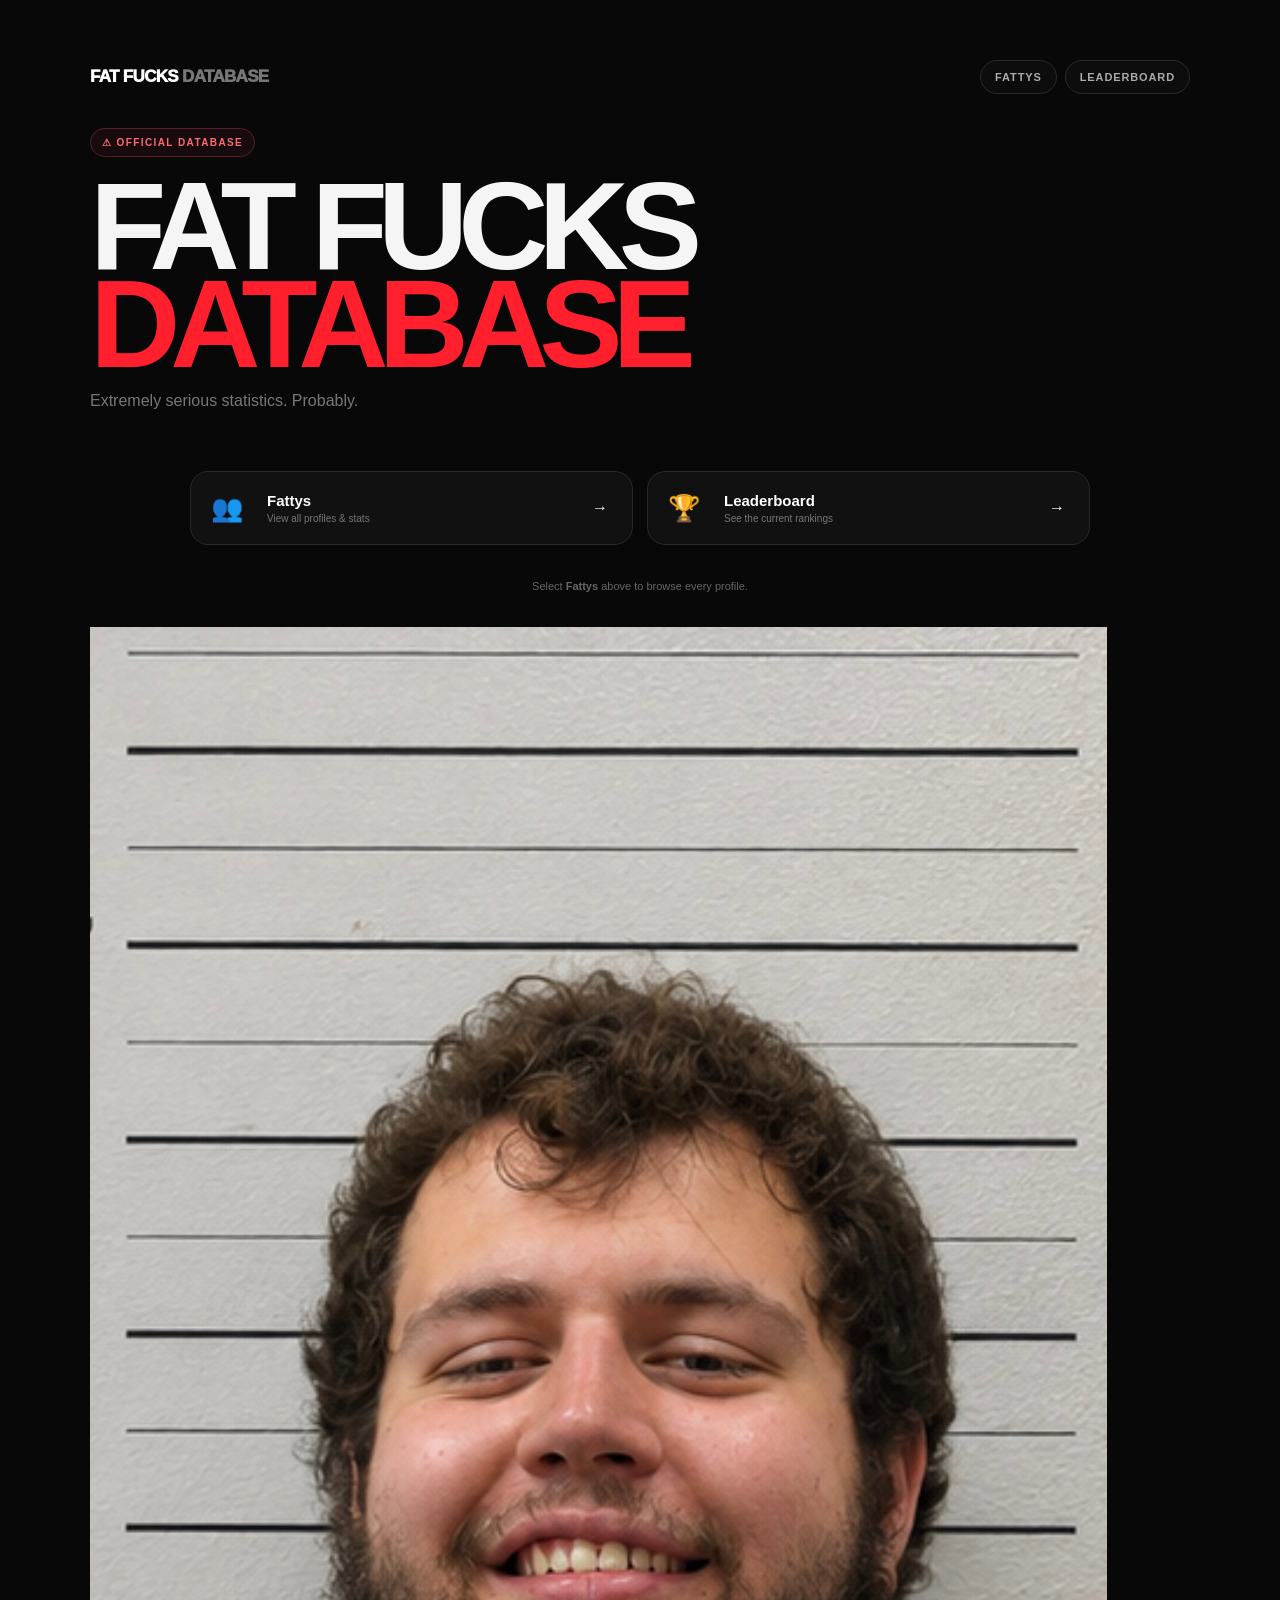
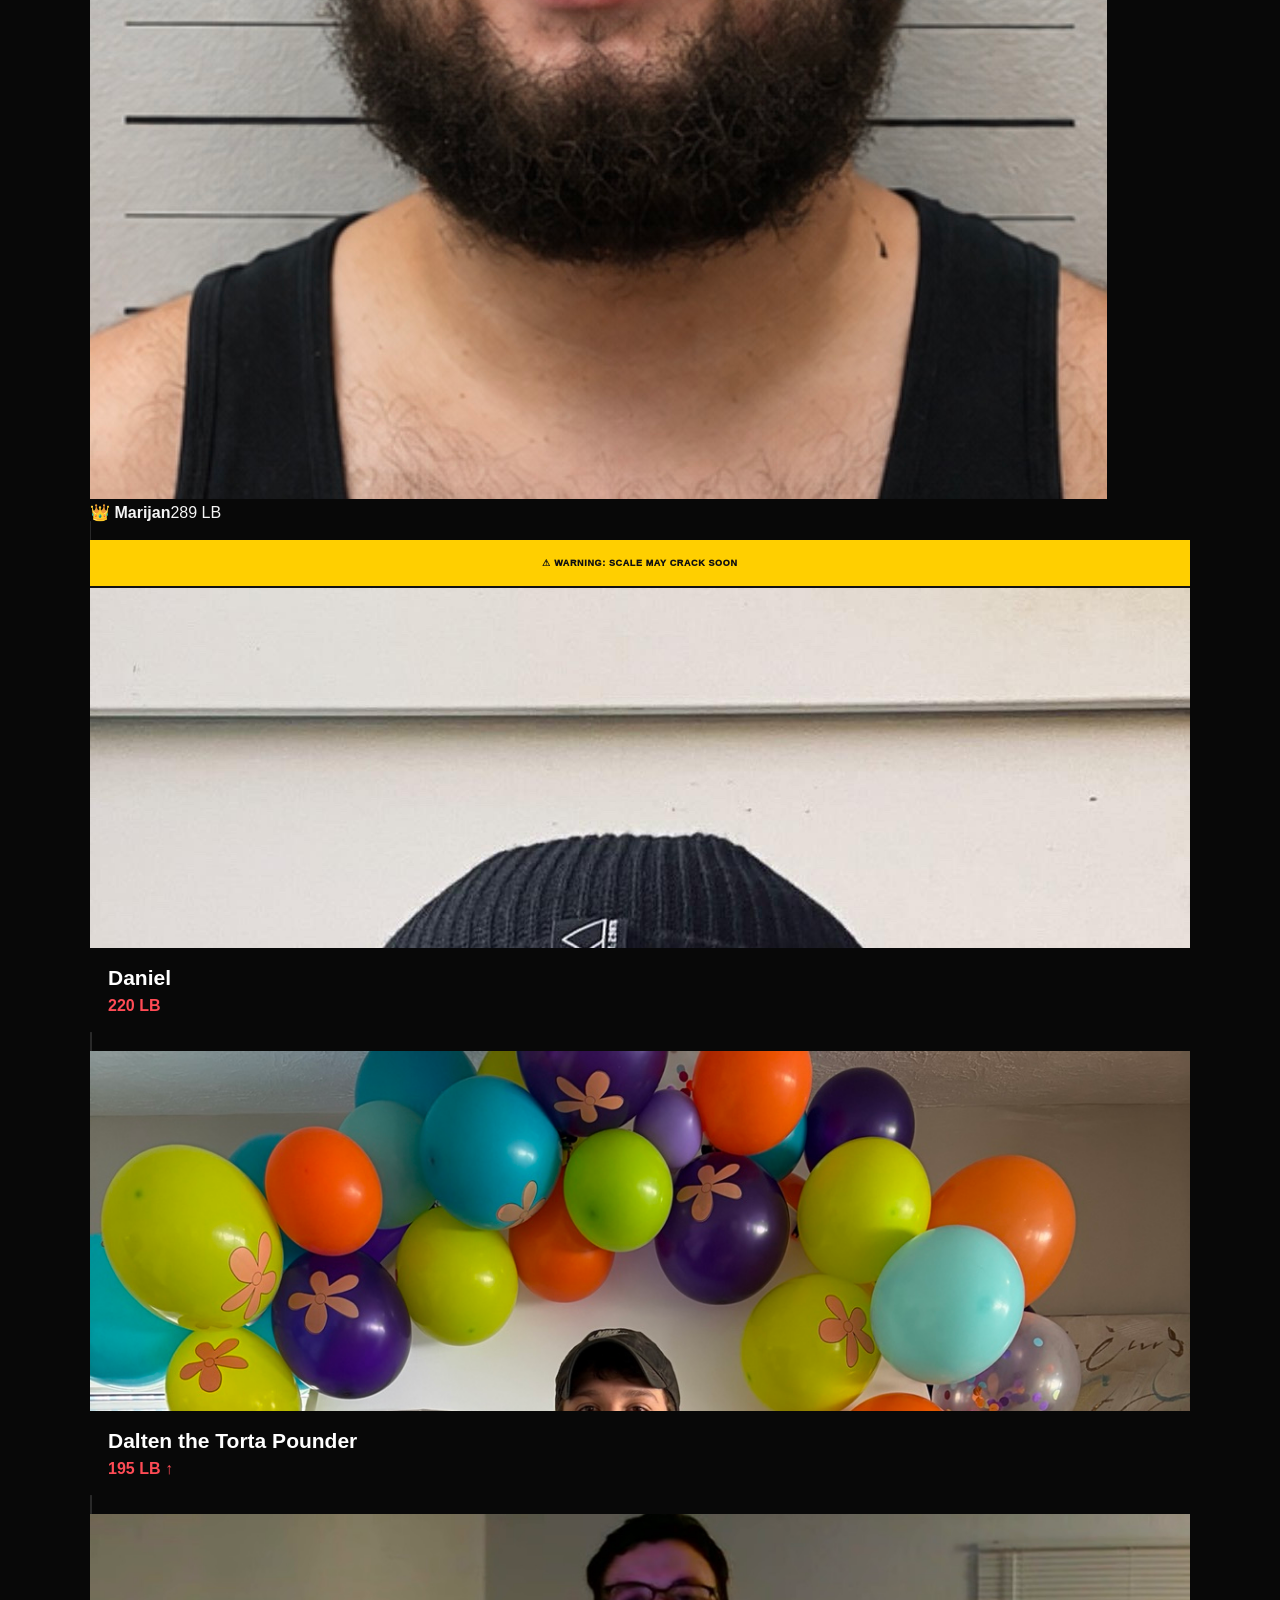
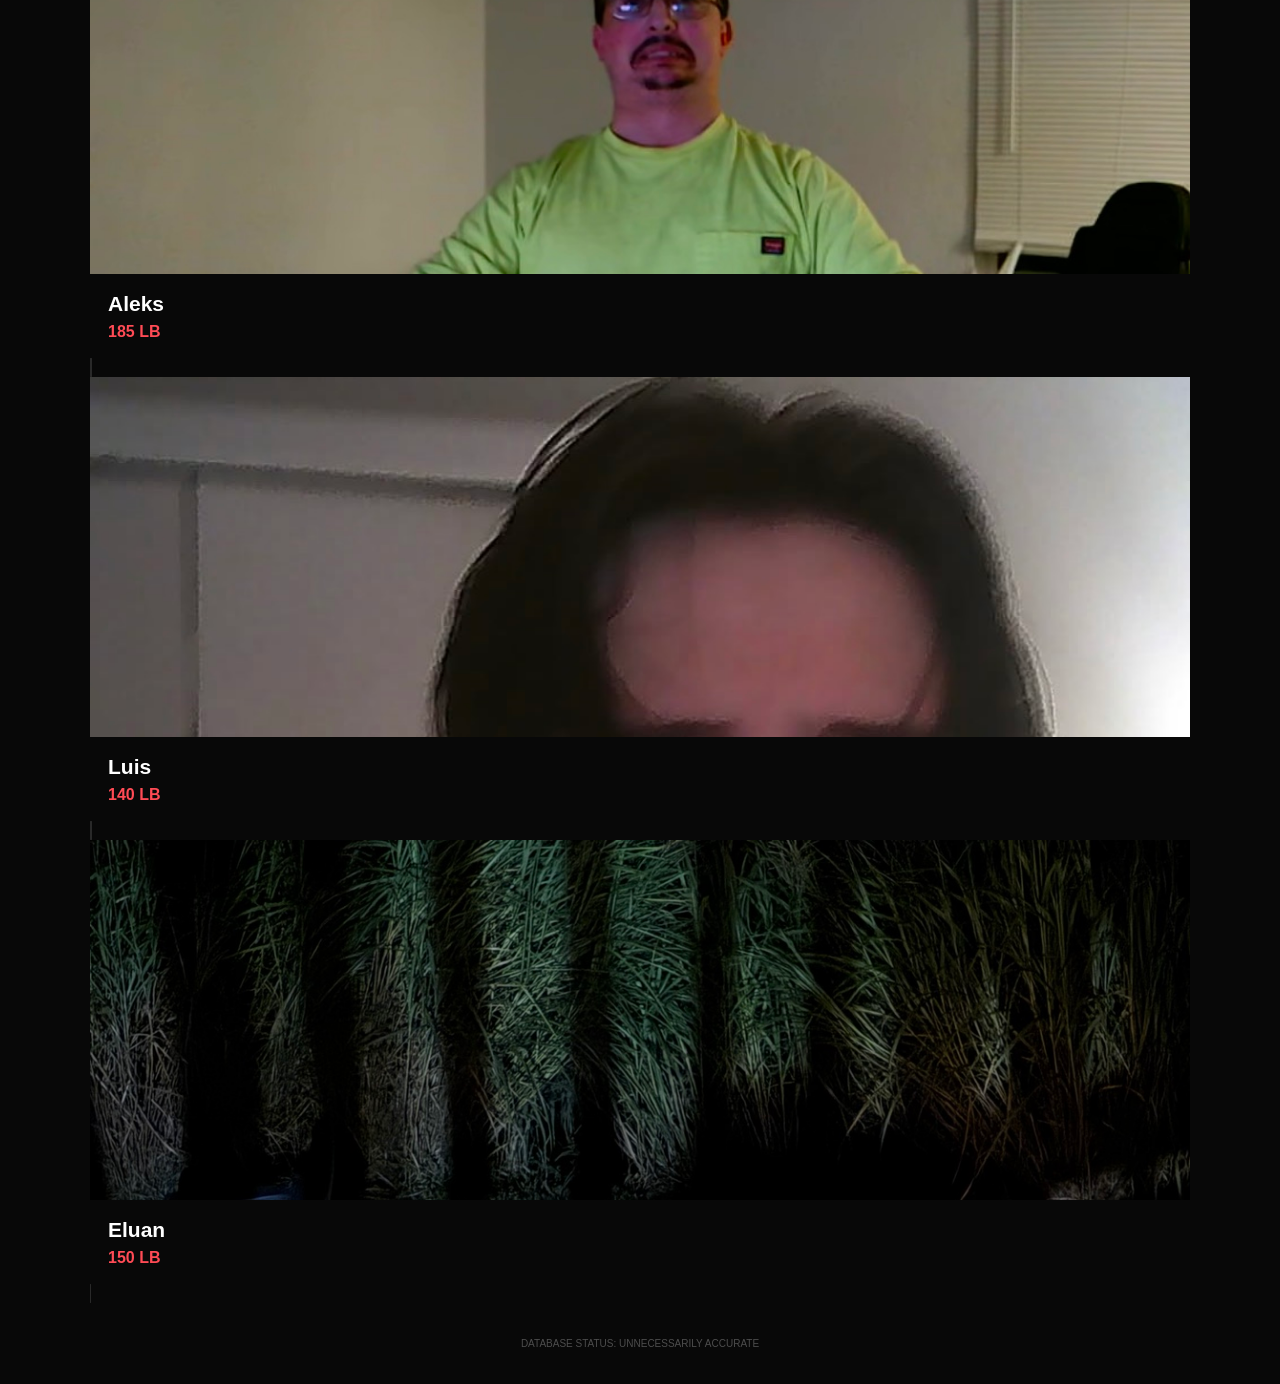
==== index.html @ e3e3ff82 "Add files via upload" ====
<!doctype html>
<html lang="en">
<head><meta charset="utf-8"><meta name="viewport" content="width=device-width,initial-scale=1">
<title>Fat Fucks Database</title><link rel="stylesheet" href="style.css"></head>
<body>
<header class="top">
<nav class="site-nav">
  <a class="brand" href="index.html">FAT FUCKS <span>DATABASE</span></a>
  <div class="nav-links">
    <a href="people.html">Fattys</a>
    <a href="leaderboard.html">Leaderboard</a>
  </div>
</nav>
<div class="tag">⚠ OFFICIAL DATABASE</div>
<h1>FAT FUCKS<br><em>DATABASE</em></h1><p>Extremely serious statistics. Probably.</p></header>
<main>
<section class="home-feature">
  <a href="people.html" class="feature-link"><span class="feature-icon">👥</span><span><b>Fattys</b><small>View all profiles & stats</small></span><span>→</span></a>
  <a href="leaderboard.html" class="feature-link"><span class="feature-icon">🏆</span><span><b>Leaderboard</b><small>See the current rankings</small></span><span>→</span></a>
</section>
<div class="home-note">Select <b>Fattys</b> above to browse every profile.</div><img src="marijan.jpeg"><div><b>👑 Marijan</b><span>289 LB</span></div></a>
<a class="person warning-card" href="daniel.html"><div class="warning">⚠ WARNING: SCALE MAY CRACK SOON</div><img src="daniel.jpeg"><div><b>Daniel</b><span>220 LB</span></div></a>
<a class="person" href="dalten.html"><img src="dalten.jpeg"><div><b>Dalten the Torta Pounder</b><span>195 LB ↑</span></div></a>
<a class="person" href="aleks.html"><img src="aleks.jpeg"><div><b>Aleks</b><span>185 LB</span></div></a>
<a class="person" href="luis.html"><img src="luis.jpeg"><div><b>Luis</b><span>140 LB</span></div></a>
<a class="person" href="eluan.html"><img src="eluan.jpeg"><div><b>Eluan</b><span>150 LB</span></div></a>
</div></main><footer>Database status: unnecessarily accurate</footer>
</body></html>
---- style.css ----
*{box-sizing:border-box}body{margin:0;background:#080808;color:#f5f5f5;font-family:Arial,Helvetica,sans-serif}.top,.profile-page,main{width:min(1100px,calc(100% - 32px));margin:auto}.top{padding:60px 0 35px}.tag{display:inline-block;border:1px solid #542126;background:#170b0d;color:#ff6972;padding:8px 11px;border-radius:99px;font-size:10px;font-weight:900;letter-spacing:.14em}.top h1{font-size:clamp(58px,11vw,125px);line-height:.78;letter-spacing:-.08em;margin:20px 0}.top h1 em{color:#ff1f2d;font-style:normal}.top p{color:#777}.profiles{display:grid;grid-template-columns:repeat(3,1fr);gap:18px}.person{color:#fff;text-decoration:none;border:1px solid #292929;border-radius:22px;overflow:hidden;background:#121212;transition:.2s}.person:hover{transform:translateY(-5px);border-color:#ff1f2d}.person img{width:100%;height:360px;object-fit:cover;object-position:center top;display:block}.person div{padding:18px}.person b{display:block;font-size:21px}.person span{display:block;color:#ff4b55;font-weight:900;margin-top:7px}footer{text-align:center;color:#4d4d4d;padding:35px;font-size:10px;text-transform:uppercase}.profile-page{padding:35px 0}.back{color:#888;text-decoration:none;font-size:12px;font-weight:800}.profile-card{margin-top:25px;display:grid;grid-template-columns:45% 1fr;gap:40px;padding:25px;background:#121212;border:1px solid #292929;border-radius:25px}.profile-card>img{width:100%;height:650px;object-fit:contain;background:#080808;object-position:center;border-radius:17px}.details{padding:25px 10px}.details h1{font-size:clamp(38px,6vw,75px);line-height:.9;letter-spacing:-.06em;margin:20px 0}.weight{font-size:clamp(80px,12vw,145px);font-weight:950;line-height:.8;letter-spacing:-.08em}.weight small{font-size:.25em;color:#777}.crack{margin:35px 0}.crack-title{display:flex;justify-content:space-between;color:#777;font-size:10px;font-weight:900;letter-spacing:.1em}.crack-title b{color:#ff3944}.bar{height:32px;background:#260608;border:1px solid #7a0b12;border-radius:6px;position:relative;overflow:hidden;margin-top:9px}.bar i{position:absolute;inset:0;background:#f21f2c}.bar u{position:absolute;top:-10px;height:55px;width:3px;background:white;transform:rotate(20deg);box-shadow:0 0 5px white}.bar u:nth-child(2){left:27%}.bar u:nth-child(3){left:50%;transform:rotate(-25deg)}.bar u:nth-child(4){left:76%;transform:rotate(25deg)}.crack p{font-size:11px;color:#666;font-style:italic}.box{border:1px solid #292929;background:#090909;border-radius:15px;padding:19px;margin-top:14px}.box small{display:block;color:#777;font-size:10px;font-weight:900;letter-spacing:.13em}.box strong{display:block;font-size:27px;margin-top:7px}@media(max-width:750px){.profiles{grid-template-columns:1fr}.person img{height:430px}.profile-card{grid-template-columns:1fr}.profile-card>img{height:auto;max-height:650px;object-fit:contain}.top{padding-top:40px}}
.warning{background:#ffcf00;color:#111;font-size:9px;font-weight:950;letter-spacing:.07em;padding:9px 10px;text-align:center;border-bottom:2px solid #111}
.warning-large{display:inline-block;background:#ffcf00;color:#111;padding:10px 12px;font-size:10px;font-weight:950;letter-spacing:.08em;margin-bottom:20px;border-radius:4px}
.evolution{margin:30px 0 20px;padding:25px;background:#111;border:1px solid #292929;border-radius:22px}
.evo-label{text-align:center;color:#ffcf00;font-weight:950;letter-spacing:.12em;font-size:11px}
.evo-line{height:2px;background:linear-gradient(90deg,transparent,#ffcf00,transparent);margin:18px 0 24px}
.evo-grid{display:grid;grid-template-columns:1fr 70px 1fr;align-items:center;gap:15px;text-align:center}
.evo-grid img{width:100%;height:auto;max-height:520px;object-fit:contain;border-radius:15px;display:block;background:#080808}
.evo-grid h2{font-size:24px;margin:12px 0 5px;letter-spacing:-.04em}
.evo-grid p{color:#666;font-size:9px;font-weight:900;letter-spacing:.1em}
.arrow{font-size:45px;color:#ffcf00;font-weight:950}
@media(max-width:750px){.evo-grid{grid-template-columns:1fr}.arrow{transform:rotate(90deg);margin:0}.evo-grid img{width:100%;height:auto;max-height:none;object-fit:contain}}

.leaderboard{background:#101010;border:1px solid #292929;border-radius:20px;padding:18px;margin:0 0 25px}
.section-title{font-size:11px;font-weight:950;letter-spacing:.14em;color:#ffcf00;margin:4px 5px 14px}
.rank{display:grid;grid-template-columns:30px 30px 1fr auto;align-items:center;gap:8px;border-top:1px solid #222;padding:13px 6px}
.rank:first-of-type{border-top:0}.rank b{color:#666}.rank a{color:#fff;text-decoration:none;font-weight:900}.rank strong{color:#ff4b55}.crown{font-size:19px}
.bar .normal{position:absolute;inset:0;background:#333}.bar .cracking{position:absolute;inset:0;background:#f21f2c}
.evolution{margin:30px 0 20px;padding:25px;background:#111;border:1px solid #292929;border-radius:22px}
.evo-label{text-align:center;color:#ffcf00;font-weight:950;letter-spacing:.12em;font-size:11px}.evo-line{height:2px;background:#ffcf00;margin:18px 0 24px}
.evo-grid{display:grid;grid-template-columns:1fr 70px 1fr;align-items:center;gap:15px;text-align:center}
.evo-grid img{width:100%;height:auto;max-height:520px;object-fit:contain;border-radius:15px;display:block;background:#080808}
.evo-grid h2{font-size:24px;margin:12px 0 5px}.evo-grid p{color:#666;font-size:9px;font-weight:900;letter-spacing:.1em}.arrow{font-size:45px;color:#ffcf00;font-weight:950}
.warning{background:#ffcf00;color:#111;font-size:9px;font-weight:950;letter-spacing:.07em;padding:9px 10px;text-align:center;border-bottom:2px solid #111}
.warning-large{display:inline-block;background:#ffcf00;color:#111;padding:10px 12px;font-size:10px;font-weight:950;letter-spacing:.08em;margin-bottom:20px;border-radius:4px}
@media(max-width:750px){.rank{grid-template-columns:25px 25px 1fr auto}.rank a{font-size:13px}.evo-grid{grid-template-columns:1fr}.arrow{transform:rotate(90deg);margin:0}.evo-grid img{width:100%;height:auto;max-height:none;object-fit:contain}}

.leader-grid{display:grid;grid-template-columns:repeat(5,1fr);gap:12px}
.leader-card{position:relative;display:block;overflow:hidden;background:#0b0b0b;border:1px solid #292929;border-radius:17px;color:#fff;text-decoration:none;transition:transform .18s,border-color .18s}
.leader-card:hover{transform:translateY(-5px);border-color:#ffcf00}
.leader-card img{width:100%;height:190px;display:block;object-fit:cover;object-position:center top}
.leader-info{padding:12px 11px 14px}
.leader-info b{display:block;font-size:14px;line-height:1.1}
.leader-info strong{display:block;color:#ff4b55;font-size:13px;margin-top:5px}
.rank-badge{position:absolute;top:9px;left:9px;z-index:2;min-width:31px;height:31px;padding:0 8px;display:flex;align-items:center;justify-content:center;border-radius:50%;background:#080808;border:2px solid #555;font-size:12px;font-weight:950;box-shadow:0 3px 10px #000}
.first{border-color:#a88700;box-shadow:0 0 0 1px #4e4100}
.first .rank-badge{background:#ffcf00;color:#111;border-color:#fff}
.crown-corner{position:absolute;top:7px;right:7px;z-index:3;font-size:30px;line-height:1;filter:drop-shadow(0 3px 4px #000)}
@media(max-width:850px){.leader-grid{grid-template-columns:repeat(2,1fr)}.leader-card img{height:230px}}
@media(max-width:480px){.leader-grid{grid-template-columns:1fr 1fr;gap:9px}.leader-card img{height:180px}.leader-info b{font-size:12px}.leader-info strong{font-size:11px}}

/* Professional navigation + responsive layout */
.site-nav{max-width:1100px;margin:0 auto 34px;display:flex;align-items:center;justify-content:space-between;gap:20px}
.brand{color:#fff;text-decoration:none;font-weight:1000;letter-spacing:-.04em;font-size:17px}.brand span{color:#777}
.nav-links{display:flex;gap:8px}.nav-links a{color:#aaa;text-decoration:none;font-size:11px;font-weight:900;letter-spacing:.08em;text-transform:uppercase;padding:10px 14px;border:1px solid #292929;border-radius:999px;background:#0d0d0d}.nav-links a:hover,.nav-links a.active{color:#111;background:#ffcf00;border-color:#ffcf00}
.compact{padding-bottom:8px}
.home-feature{max-width:900px;margin:10px auto 35px;display:grid;grid-template-columns:1fr 1fr;gap:14px}
.feature-link{display:grid;grid-template-columns:44px 1fr 20px;align-items:center;gap:12px;padding:20px;background:#111;border:1px solid #292929;border-radius:18px;color:#fff;text-decoration:none}
.feature-link:hover{border-color:#ffcf00;transform:translateY(-2px)}.feature-icon{font-size:26px}.feature-link b{display:block;font-size:15px}.feature-link small{display:block;color:#777;margin-top:4px;font-size:10px}.home-note{text-align:center;color:#666;font-size:11px;margin:35px 0}
.directory{max-width:1000px;margin:auto}.leaderboard-page{max-width:1000px;margin:0 auto 50px}
.leader-list{display:flex;flex-direction:column;gap:10px}
.leader-row{position:relative;display:grid;grid-template-columns:58px 92px 1fr auto;align-items:center;gap:18px;padding:10px 20px 10px 10px;min-height:98px;background:#111;border:1px solid #292929;border-radius:18px;color:#fff;text-decoration:none;overflow:hidden}
.leader-row:hover{border-color:#666;transform:translateX(2px)}.leader-row.first{border-color:#806d00;box-shadow:0 0 0 1px #2d2700}
.place{font-size:23px;font-weight:1000;text-align:center;color:#777}.first .place{color:#ffcf00}
.leader-photo{width:92px;height:78px;border-radius:12px;overflow:hidden;background:#080808}.leader-photo img{width:100%;height:100%;object-fit:cover;object-position:center 25%;display:block}
.leader-name b{font-size:16px;display:block}.leader-name small{display:block;color:#666;font-size:9px;text-transform:uppercase;letter-spacing:.1em;margin-top:5px}
.leader-row>strong{font-size:16px;color:#ff4b55;white-space:nowrap}.crown{position:absolute;right:10px;top:7px;font-size:22px}
@media(max-width:650px){
 .top{padding-left:16px;padding-right:16px}.site-nav{margin-bottom:25px;align-items:center}.brand{font-size:13px}.nav-links{gap:5px}.nav-links a{font-size:9px;padding:8px 10px}
 .home-feature{grid-template-columns:1fr;margin:10px 0 28px}.feature-link{padding:17px}
 .leaderboard-page{margin:0 0 30px}.leader-row{grid-template-columns:34px 82px minmax(0,1fr) auto;gap:10px;padding:8px 10px 8px 6px;min-height:88px;border-radius:14px}
 .leader-photo{width:82px;height:72px}.leader-name b{font-size:13px;line-height:1.15}.leader-name small{font-size:8px}.leader-row>strong{font-size:12px}.place{font-size:18px}.crown{font-size:19px;right:6px}
 .profiles{grid-template-columns:1fr 1fr!important;gap:10px!important}.person img{height:190px!important;object-fit:cover!important}.person div{padding:10px!important}.person b{font-size:12px!important}.person span{font-size:10px!important}
}
@media(max-width:390px){
 .leader-row{grid-template-columns:27px 68px minmax(0,1fr) auto;gap:7px}.leader-photo{width:68px;height:65px}.leader-name b{font-size:11px}.leader-row>strong{font-size:10px}.place{font-size:15px}
 .brand{font-size:11px}.nav-links a{font-size:8px;padding:7px 8px}
}
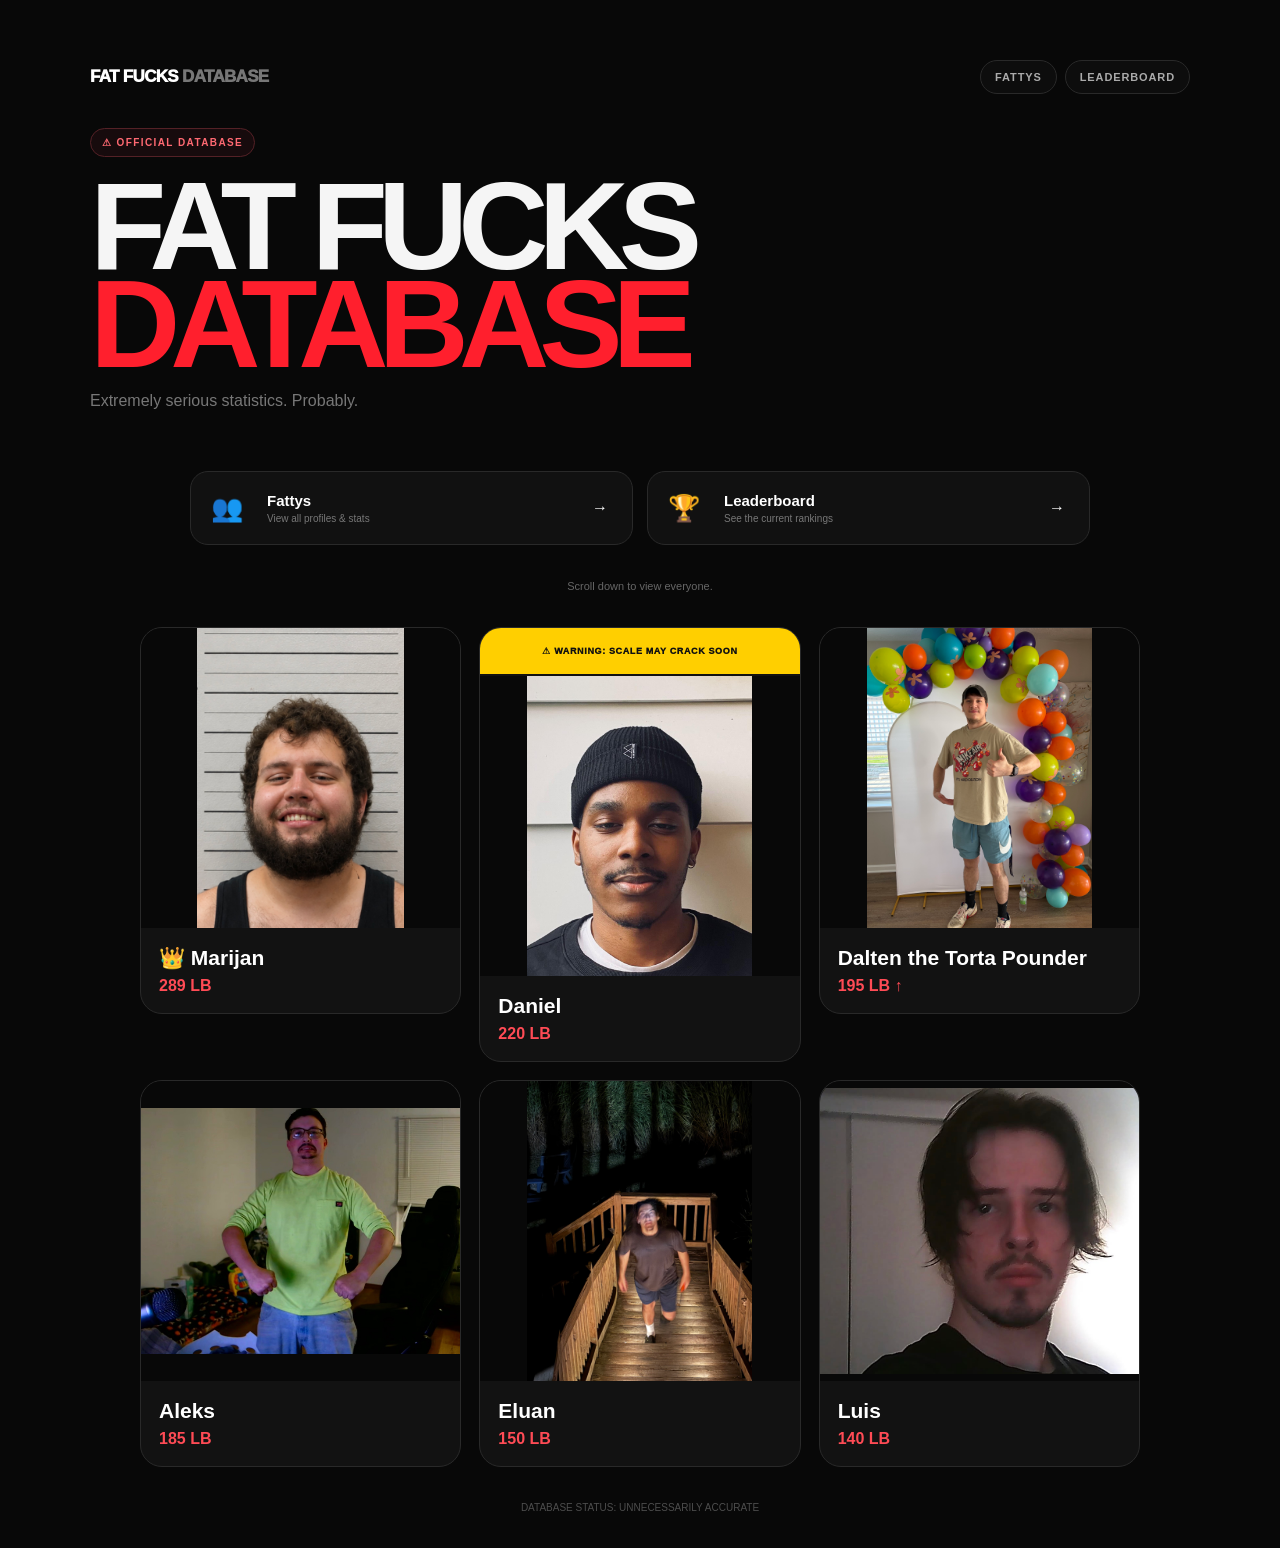
==== commit 8b370e1d: "Add files via upload" ====
--- a/index.html
+++ b/index.html
@@ -1,28 +1,60 @@
 <!doctype html>
 <html lang="en">
-<head><meta charset="utf-8"><meta name="viewport" content="width=device-width,initial-scale=1">
-<title>Fat Fucks Database</title><link rel="stylesheet" href="style.css"></head>
+<head>
+<meta charset="utf-8"><meta name="viewport" content="width=device-width,initial-scale=1">
+<title>Fat Fucks Database</title>
+<link rel="stylesheet" href="style.css">
+</head>
 <body>
 <header class="top">
-<nav class="site-nav">
-  <a class="brand" href="index.html">FAT FUCKS <span>DATABASE</span></a>
-  <div class="nav-links">
-    <a href="people.html">Fattys</a>
-    <a href="leaderboard.html">Leaderboard</a>
-  </div>
-</nav>
-<div class="tag">⚠ OFFICIAL DATABASE</div>
-<h1>FAT FUCKS<br><em>DATABASE</em></h1><p>Extremely serious statistics. Probably.</p></header>
+  <nav class="site-nav">
+    <a class="brand" href="index.html">FAT FUCKS <span>DATABASE</span></a>
+    <div class="nav-links">
+      <a href="people.html">Fattys</a>
+      <a href="leaderboard.html">Leaderboard</a>
+    </div>
+  </nav>
+  <div class="tag">⚠ OFFICIAL DATABASE</div>
+  <h1>FAT FUCKS<br><em>DATABASE</em></h1>
+  <p>Extremely serious statistics. Probably.</p>
+</header>
+
 <main>
-<section class="home-feature">
-  <a href="people.html" class="feature-link"><span class="feature-icon">👥</span><span><b>Fattys</b><small>View all profiles & stats</small></span><span>→</span></a>
-  <a href="leaderboard.html" class="feature-link"><span class="feature-icon">🏆</span><span><b>Leaderboard</b><small>See the current rankings</small></span><span>→</span></a>
-</section>
-<div class="home-note">Select <b>Fattys</b> above to browse every profile.</div><img src="marijan.jpeg"><div><b>👑 Marijan</b><span>289 LB</span></div></a>
-<a class="person warning-card" href="daniel.html"><div class="warning">⚠ WARNING: SCALE MAY CRACK SOON</div><img src="daniel.jpeg"><div><b>Daniel</b><span>220 LB</span></div></a>
-<a class="person" href="dalten.html"><img src="dalten.jpeg"><div><b>Dalten the Torta Pounder</b><span>195 LB ↑</span></div></a>
-<a class="person" href="aleks.html"><img src="aleks.jpeg"><div><b>Aleks</b><span>185 LB</span></div></a>
-<a class="person" href="luis.html"><img src="luis.jpeg"><div><b>Luis</b><span>140 LB</span></div></a>
-<a class="person" href="eluan.html"><img src="eluan.jpeg"><div><b>Eluan</b><span>150 LB</span></div></a>
-</div></main><footer>Database status: unnecessarily accurate</footer>
-</body></html>+  <section class="home-feature">
+    <a href="people.html" class="feature-link"><span class="feature-icon">👥</span><span><b>Fattys</b><small>View all profiles &amp; stats</small></span><span>→</span></a>
+    <a href="leaderboard.html" class="feature-link"><span class="feature-icon">🏆</span><span><b>Leaderboard</b><small>See the current rankings</small></span><span>→</span></a>
+  </section>
+
+  <div class="home-note">Scroll down to view everyone.</div>
+
+  <section class="profiles directory" aria-label="All profiles">
+    <a class="person" href="marijan.html">
+      <img src="marijan.jpeg" alt="Marijan">
+      <div><b>👑 Marijan</b><span>289 LB</span></div>
+    </a>
+    <a class="person warning-card" href="daniel.html">
+      <div class="warning">⚠ WARNING: SCALE MAY CRACK SOON</div>
+      <img src="daniel.jpeg" alt="Daniel">
+      <div><b>Daniel</b><span>220 LB</span></div>
+    </a>
+    <a class="person" href="dalten.html">
+      <img src="dalten.jpeg" alt="Dalten">
+      <div><b>Dalten the Torta Pounder</b><span>195 LB ↑</span></div>
+    </a>
+    <a class="person" href="aleks.html">
+      <img src="aleks.jpeg" alt="Aleks">
+      <div><b>Aleks</b><span>185 LB</span></div>
+    </a>
+    <a class="person" href="eluan.html">
+      <img src="eluan.jpeg" alt="Eluan">
+      <div><b>Eluan</b><span>150 LB</span></div>
+    </a>
+    <a class="person" href="luis.html">
+      <img src="luis.jpeg" alt="Luis">
+      <div><b>Luis</b><span>140 LB</span></div>
+    </a>
+  </section>
+</main>
+<footer>Database status: unnecessarily accurate</footer>
+</body>
+</html>
--- a/style.css
+++ b/style.css
@@ -60,9 +60,171 @@
  .home-feature{grid-template-columns:1fr;margin:10px 0 28px}.feature-link{padding:17px}
  .leaderboard-page{margin:0 0 30px}.leader-row{grid-template-columns:34px 82px minmax(0,1fr) auto;gap:10px;padding:8px 10px 8px 6px;min-height:88px;border-radius:14px}
  .leader-photo{width:82px;height:72px}.leader-name b{font-size:13px;line-height:1.15}.leader-name small{font-size:8px}.leader-row>strong{font-size:12px}.place{font-size:18px}.crown{font-size:19px;right:6px}
- .profiles{grid-template-columns:1fr 1fr!important;gap:10px!important}.person img{height:190px!important;object-fit:cover!important}.person div{padding:10px!important}.person b{font-size:12px!important}.person span{font-size:10px!important}
+ .profiles{grid-template-columns:1fr 1fr!important;gap:10px!important}.person img{height:auto!important;object-fit:contain!important}.person div{padding:10px!important}.person b{font-size:12px!important}.person span{font-size:10px!important}
 }
 @media(max-width:390px){
  .leader-row{grid-template-columns:27px 68px minmax(0,1fr) auto;gap:7px}.leader-photo{width:68px;height:65px}.leader-name b{font-size:11px}.leader-row>strong{font-size:10px}.place{font-size:15px}
  .brand{font-size:11px}.nav-links a{font-size:8px;padding:7px 8px}
 }
+
+/* IMAGE FIX: never crop the profile photos */
+.profiles .person{
+  overflow:hidden;
+}
+.profiles .person img{
+  width:100% !important;
+  height:auto !important;
+  aspect-ratio:auto !important;
+  object-fit:contain !important;
+  object-position:center !important;
+  display:block;
+  background:#080808;
+}
+
+/* Keep the directory visually consistent without cutting off heads/bodies. */
+.directory .person img{
+  max-height:520px;
+}
+
+/* Leaderboard thumbnails can stay compact, but use contain so nobody is cropped. */
+.leader-photo{
+  display:flex !important;
+  align-items:center !important;
+  justify-content:center !important;
+  background:#080808 !important;
+}
+.leader-photo img{
+  width:100% !important;
+  height:100% !important;
+  object-fit:contain !important;
+  object-position:center !important;
+}
+
+/* Mobile: show the entire photo; no forced zoom/crop. */
+@media(max-width:650px){
+  .profiles .person img{
+    height:auto !important;
+    max-height:none !important;
+    object-fit:contain !important;
+  }
+}
+
+/* FINAL PROFILE PHOTO FIX */
+.profile-card{
+  grid-template-columns:minmax(280px,380px) minmax(0,1fr) !important;
+  align-items:start !important;
+}
+.profile-card>img{
+  width:100% !important;
+  max-width:380px !important;
+  height:520px !important;
+  max-height:520px !important;
+  min-height:0 !important;
+  object-fit:contain !important;
+  object-position:center !important;
+  display:block !important;
+  background:#080808 !important;
+  border-radius:17px !important;
+}
+.profile-card .details{
+  min-width:0 !important;
+}
+@media(max-width:750px){
+  .profile-card{
+    display:block !important;
+    padding:14px !important;
+  }
+  .profile-card>img{
+    width:100% !important;
+    max-width:100% !important;
+    height:auto !important;
+    max-height:520px !important;
+    object-fit:contain !important;
+    object-position:center !important;
+    margin:0 auto !important;
+  }
+  .profile-card .details{
+    padding:20px 5px 5px !important;
+  }
+}
+@media(max-width:430px){
+  .profile-card>img{
+    max-height:430px !important;
+  }
+  .profile-page{
+    width:calc(100% - 20px) !important;
+  }
+}
+
+/* PEOPLE DIRECTORY PHOTO FIX */
+.directory .person{
+  display:block;
+}
+.directory .person img{
+  width:100% !important;
+  height:auto !important;
+  max-height:none !important;
+  aspect-ratio:auto !important;
+  object-fit:contain !important;
+  object-position:center !important;
+}
+
+/* FINAL DIRECTORY LAYOUT FIX
+   Cards use a fixed preview window with object-fit: contain so the complete
+   source photo is visible instead of becoming a giant/cropped image. */
+.profiles.directory{
+  display:grid !important;
+  grid-template-columns:repeat(3,minmax(0,1fr)) !important;
+  gap:18px !important;
+  align-items:start !important;
+}
+.profiles.directory .person{
+  display:block !important;
+  width:100% !important;
+  min-width:0 !important;
+  overflow:hidden !important;
+}
+.profiles.directory .person img{
+  display:block !important;
+  width:100% !important;
+  height:300px !important;
+  max-height:300px !important;
+  min-height:0 !important;
+  aspect-ratio:auto !important;
+  object-fit:contain !important;
+  object-position:center center !important;
+  background:#080808 !important;
+}
+.profiles.directory .warning{
+  margin:0 !important;
+}
+@media(max-width:850px){
+  .profiles.directory{
+    grid-template-columns:repeat(2,minmax(0,1fr)) !important;
+    gap:12px !important;
+  }
+  .profiles.directory .person img{
+    height:250px !important;
+    max-height:250px !important;
+  }
+}
+@media(max-width:480px){
+  .profiles.directory{
+    grid-template-columns:repeat(2,minmax(0,1fr)) !important;
+    gap:9px !important;
+  }
+  .profiles.directory .person img{
+    height:235px !important;
+    max-height:235px !important;
+  }
+  .profiles.directory .person div{
+    padding:10px !important;
+  }
+  .profiles.directory .person b{
+    font-size:12px !important;
+    line-height:1.15 !important;
+  }
+  .profiles.directory .person span{
+    font-size:10px !important;
+  }
+}
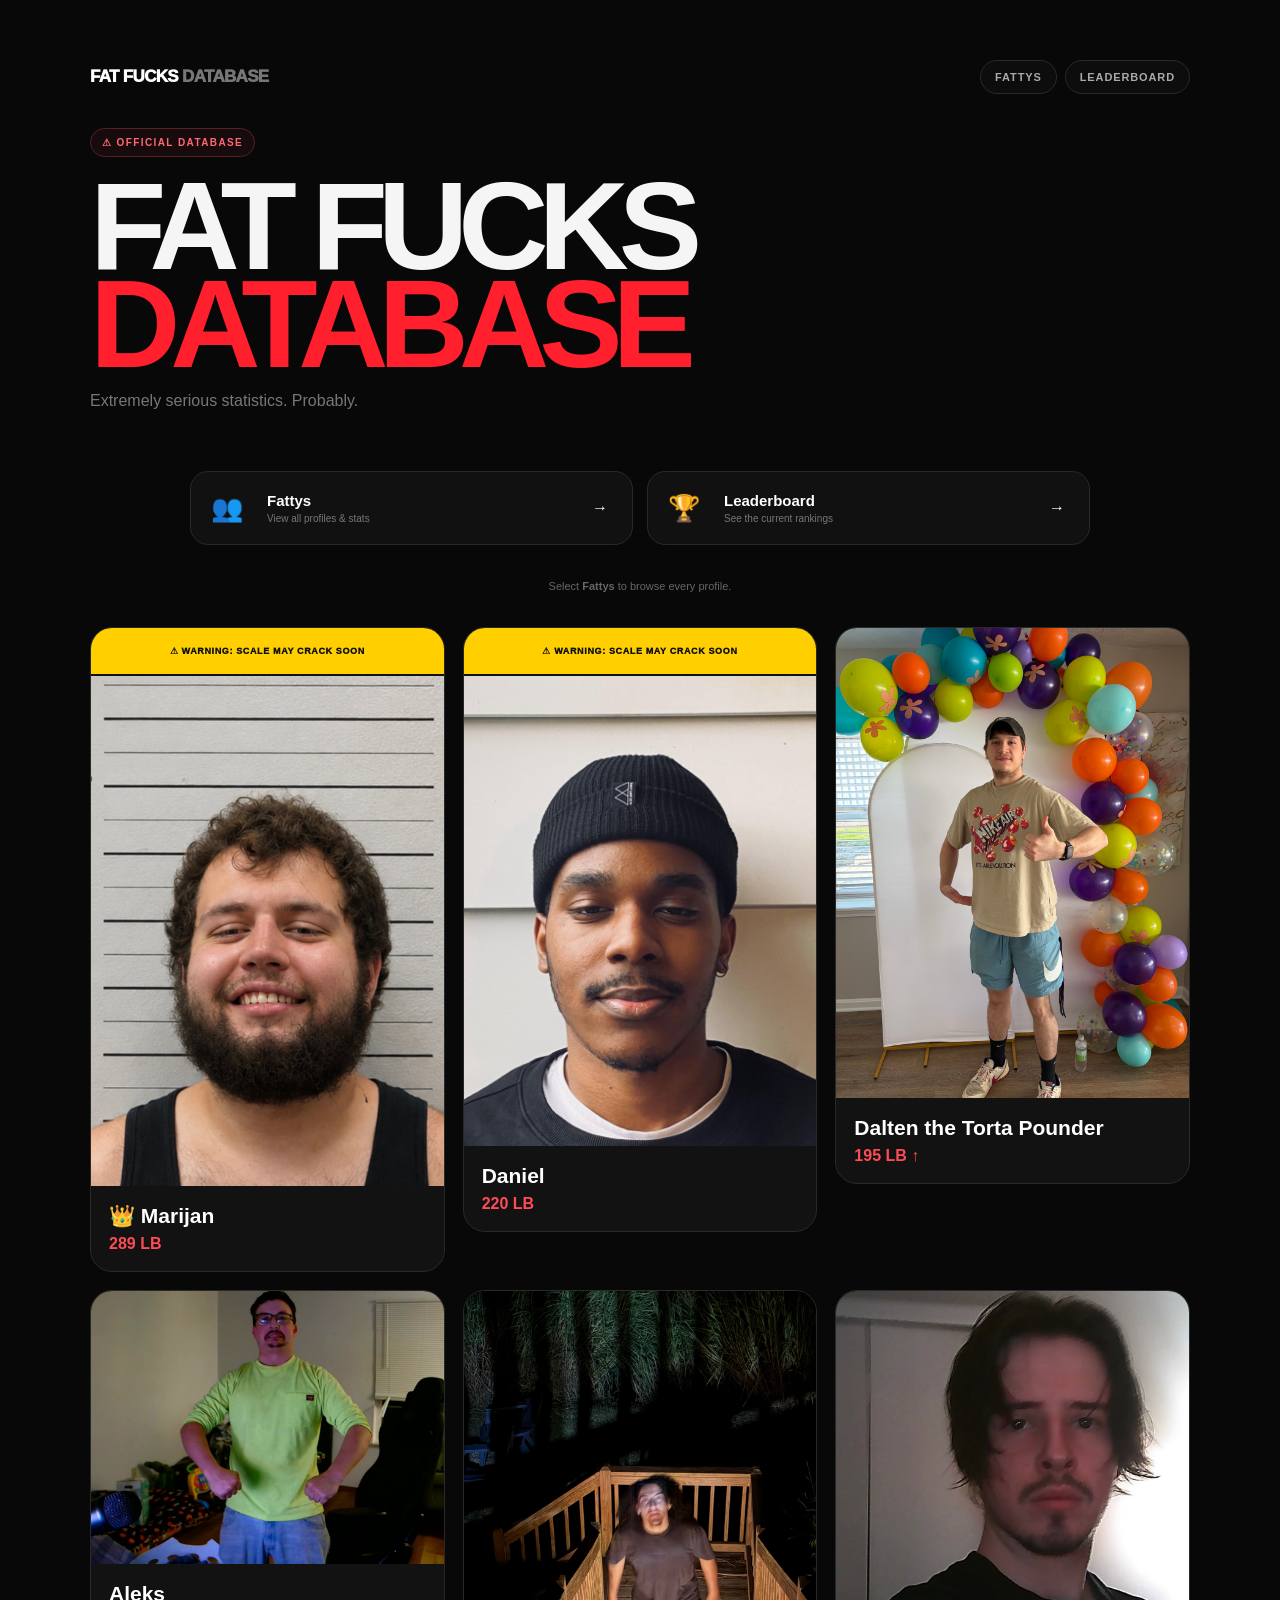
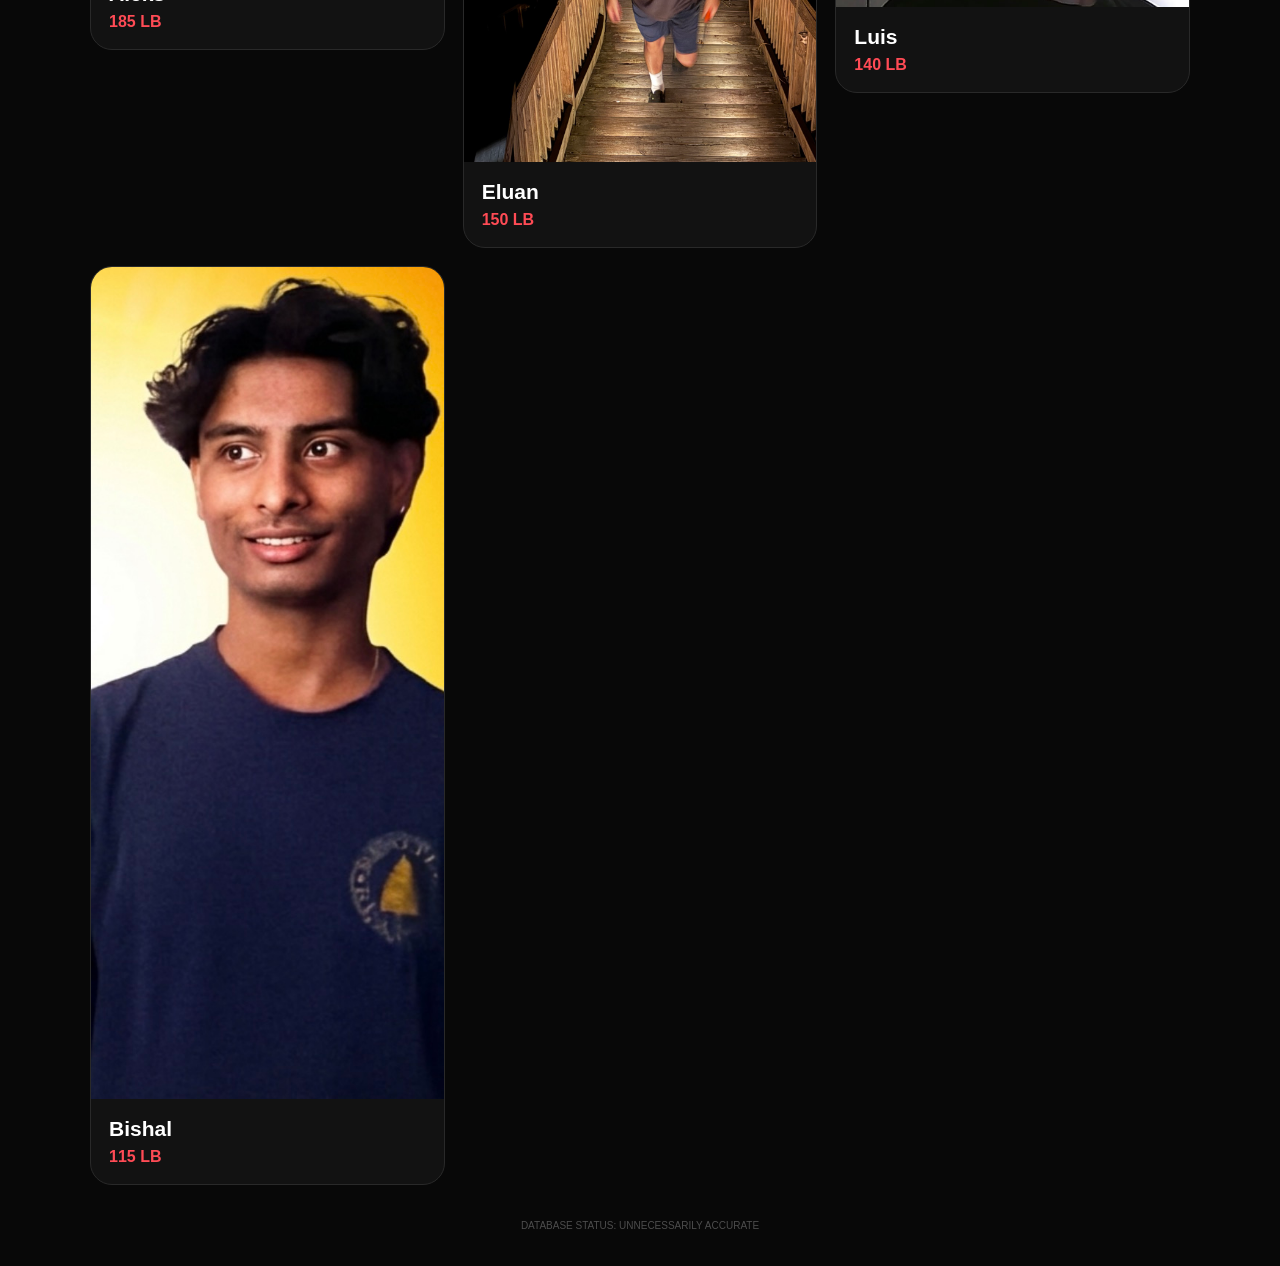
==== commit 971f6f62: "Add files via upload" ====
--- a/index.html
+++ b/index.html
@@ -1,60 +1,28 @@
 <!doctype html>
 <html lang="en">
-<head>
-<meta charset="utf-8"><meta name="viewport" content="width=device-width,initial-scale=1">
-<title>Fat Fucks Database</title>
-<link rel="stylesheet" href="style.css">
-</head>
+<head><meta charset="utf-8"><meta name="viewport" content="width=device-width,initial-scale=1">
+<title>Fat Fucks Database</title><link rel="stylesheet" href="style.css"></head>
 <body>
 <header class="top">
-  <nav class="site-nav">
-    <a class="brand" href="index.html">FAT FUCKS <span>DATABASE</span></a>
-    <div class="nav-links">
-      <a href="people.html">Fattys</a>
-      <a href="leaderboard.html">Leaderboard</a>
-    </div>
-  </nav>
-  <div class="tag">⚠ OFFICIAL DATABASE</div>
-  <h1>FAT FUCKS<br><em>DATABASE</em></h1>
-  <p>Extremely serious statistics. Probably.</p>
+<nav class="site-nav">
+  <a class="brand" href="index.html">FAT FUCKS <span>DATABASE</span></a>
+  <div class="nav-links"><a href="people.html">Fattys</a><a href="leaderboard.html">Leaderboard</a></div>
+</nav>
+<div class="tag">⚠ OFFICIAL DATABASE</div><h1>FAT FUCKS<br><em>DATABASE</em></h1><p>Extremely serious statistics. Probably.</p>
 </header>
-
 <main>
-  <section class="home-feature">
-    <a href="people.html" class="feature-link"><span class="feature-icon">👥</span><span><b>Fattys</b><small>View all profiles &amp; stats</small></span><span>→</span></a>
-    <a href="leaderboard.html" class="feature-link"><span class="feature-icon">🏆</span><span><b>Leaderboard</b><small>See the current rankings</small></span><span>→</span></a>
-  </section>
-
-  <div class="home-note">Scroll down to view everyone.</div>
-
-  <section class="profiles directory" aria-label="All profiles">
-    <a class="person" href="marijan.html">
-      <img src="marijan.jpeg" alt="Marijan">
-      <div><b>👑 Marijan</b><span>289 LB</span></div>
-    </a>
-    <a class="person warning-card" href="daniel.html">
-      <div class="warning">⚠ WARNING: SCALE MAY CRACK SOON</div>
-      <img src="daniel.jpeg" alt="Daniel">
-      <div><b>Daniel</b><span>220 LB</span></div>
-    </a>
-    <a class="person" href="dalten.html">
-      <img src="dalten.jpeg" alt="Dalten">
-      <div><b>Dalten the Torta Pounder</b><span>195 LB ↑</span></div>
-    </a>
-    <a class="person" href="aleks.html">
-      <img src="aleks.jpeg" alt="Aleks">
-      <div><b>Aleks</b><span>185 LB</span></div>
-    </a>
-    <a class="person" href="eluan.html">
-      <img src="eluan.jpeg" alt="Eluan">
-      <div><b>Eluan</b><span>150 LB</span></div>
-    </a>
-    <a class="person" href="luis.html">
-      <img src="luis.jpeg" alt="Luis">
-      <div><b>Luis</b><span>140 LB</span></div>
-    </a>
-  </section>
-</main>
-<footer>Database status: unnecessarily accurate</footer>
-</body>
-</html>
+<section class="home-feature">
+<a href="people.html" class="feature-link"><span class="feature-icon">👥</span><span><b>Fattys</b><small>View all profiles &amp; stats</small></span><span>→</span></a>
+<a href="leaderboard.html" class="feature-link"><span class="feature-icon">🏆</span><span><b>Leaderboard</b><small>See the current rankings</small></span><span>→</span></a>
+</section>
+<div class="home-note">Select <b>Fattys</b> to browse every profile.</div>
+<section class="profiles home-profiles">
+<a class="person warning-card" href="marijan.html"><div class="warning">⚠ WARNING: SCALE MAY CRACK SOON</div><img src="marijan.jpeg" alt="Marijan"><div><b>👑 Marijan</b><span>289 LB</span></div></a>
+<a class="person warning-card" href="daniel.html"><div class="warning">⚠ WARNING: SCALE MAY CRACK SOON</div><img src="daniel.jpeg" alt="Daniel"><div><b>Daniel</b><span>220 LB</span></div></a>
+<a class="person" href="dalten.html"><img src="dalten.jpeg" alt="Dalten"><div><b>Dalten the Torta Pounder</b><span>195 LB ↑</span></div></a>
+<a class="person" href="aleks.html"><img src="aleks.jpeg" alt="Aleks"><div><b>Aleks</b><span>185 LB</span></div></a>
+<a class="person" href="eluan.html"><img src="eluan.jpeg" alt="Eluan"><div><b>Eluan</b><span>150 LB</span></div></a>
+<a class="person" href="luis.html"><img src="luis.jpeg" alt="Luis"><div><b>Luis</b><span>140 LB</span></div></a>
+<a class="person" href="bishal.html"><img src="bishal.jpeg" alt="Bishal"><div><b>Bishal</b><span>115 LB</span></div></a>
+</section></main><footer>Database status: unnecessarily accurate</footer>
+</body></html>
--- a/style.css
+++ b/style.css
@@ -169,62 +169,9 @@
   object-position:center !important;
 }
 
-/* FINAL DIRECTORY LAYOUT FIX
-   Cards use a fixed preview window with object-fit: contain so the complete
-   source photo is visible instead of becoming a giant/cropped image. */
-.profiles.directory{
-  display:grid !important;
-  grid-template-columns:repeat(3,minmax(0,1fr)) !important;
-  gap:18px !important;
-  align-items:start !important;
-}
-.profiles.directory .person{
-  display:block !important;
-  width:100% !important;
-  min-width:0 !important;
-  overflow:hidden !important;
-}
-.profiles.directory .person img{
-  display:block !important;
-  width:100% !important;
-  height:300px !important;
-  max-height:300px !important;
-  min-height:0 !important;
-  aspect-ratio:auto !important;
-  object-fit:contain !important;
-  object-position:center center !important;
-  background:#080808 !important;
-}
-.profiles.directory .warning{
-  margin:0 !important;
-}
-@media(max-width:850px){
-  .profiles.directory{
-    grid-template-columns:repeat(2,minmax(0,1fr)) !important;
-    gap:12px !important;
-  }
-  .profiles.directory .person img{
-    height:250px !important;
-    max-height:250px !important;
-  }
-}
-@media(max-width:480px){
-  .profiles.directory{
-    grid-template-columns:repeat(2,minmax(0,1fr)) !important;
-    gap:9px !important;
-  }
-  .profiles.directory .person img{
-    height:235px !important;
-    max-height:235px !important;
-  }
-  .profiles.directory .person div{
-    padding:10px !important;
-  }
-  .profiles.directory .person b{
-    font-size:12px !important;
-    line-height:1.15 !important;
-  }
-  .profiles.directory .person span{
-    font-size:10px !important;
-  }
-}
+/* FINAL MAIN DIRECTORY LAYOUT: natural photo proportions, never crop */
+.home-profiles{grid-template-columns:repeat(3,minmax(0,1fr));align-items:start}
+.home-profiles .person img,.directory .person img{width:100%!important;height:auto!important;max-height:none!important;aspect-ratio:auto!important;object-fit:contain!important;object-position:center!important;background:#080808!important;display:block!important}
+.home-profiles .person,.directory .person{height:auto!important;display:block!important}
+@media(max-width:750px){.home-profiles,.directory{grid-template-columns:repeat(2,minmax(0,1fr))!important;gap:10px!important}.home-profiles .person img,.directory .person img{height:auto!important;max-height:none!important;object-fit:contain!important}.home-profiles .person div,.directory .person div{padding:10px!important}.home-profiles .person b,.directory .person b{font-size:12px!important}.home-profiles .person span,.directory .person span{font-size:10px!important}}
+@media(max-width:430px){.home-profiles,.directory{grid-template-columns:1fr 1fr!important}}
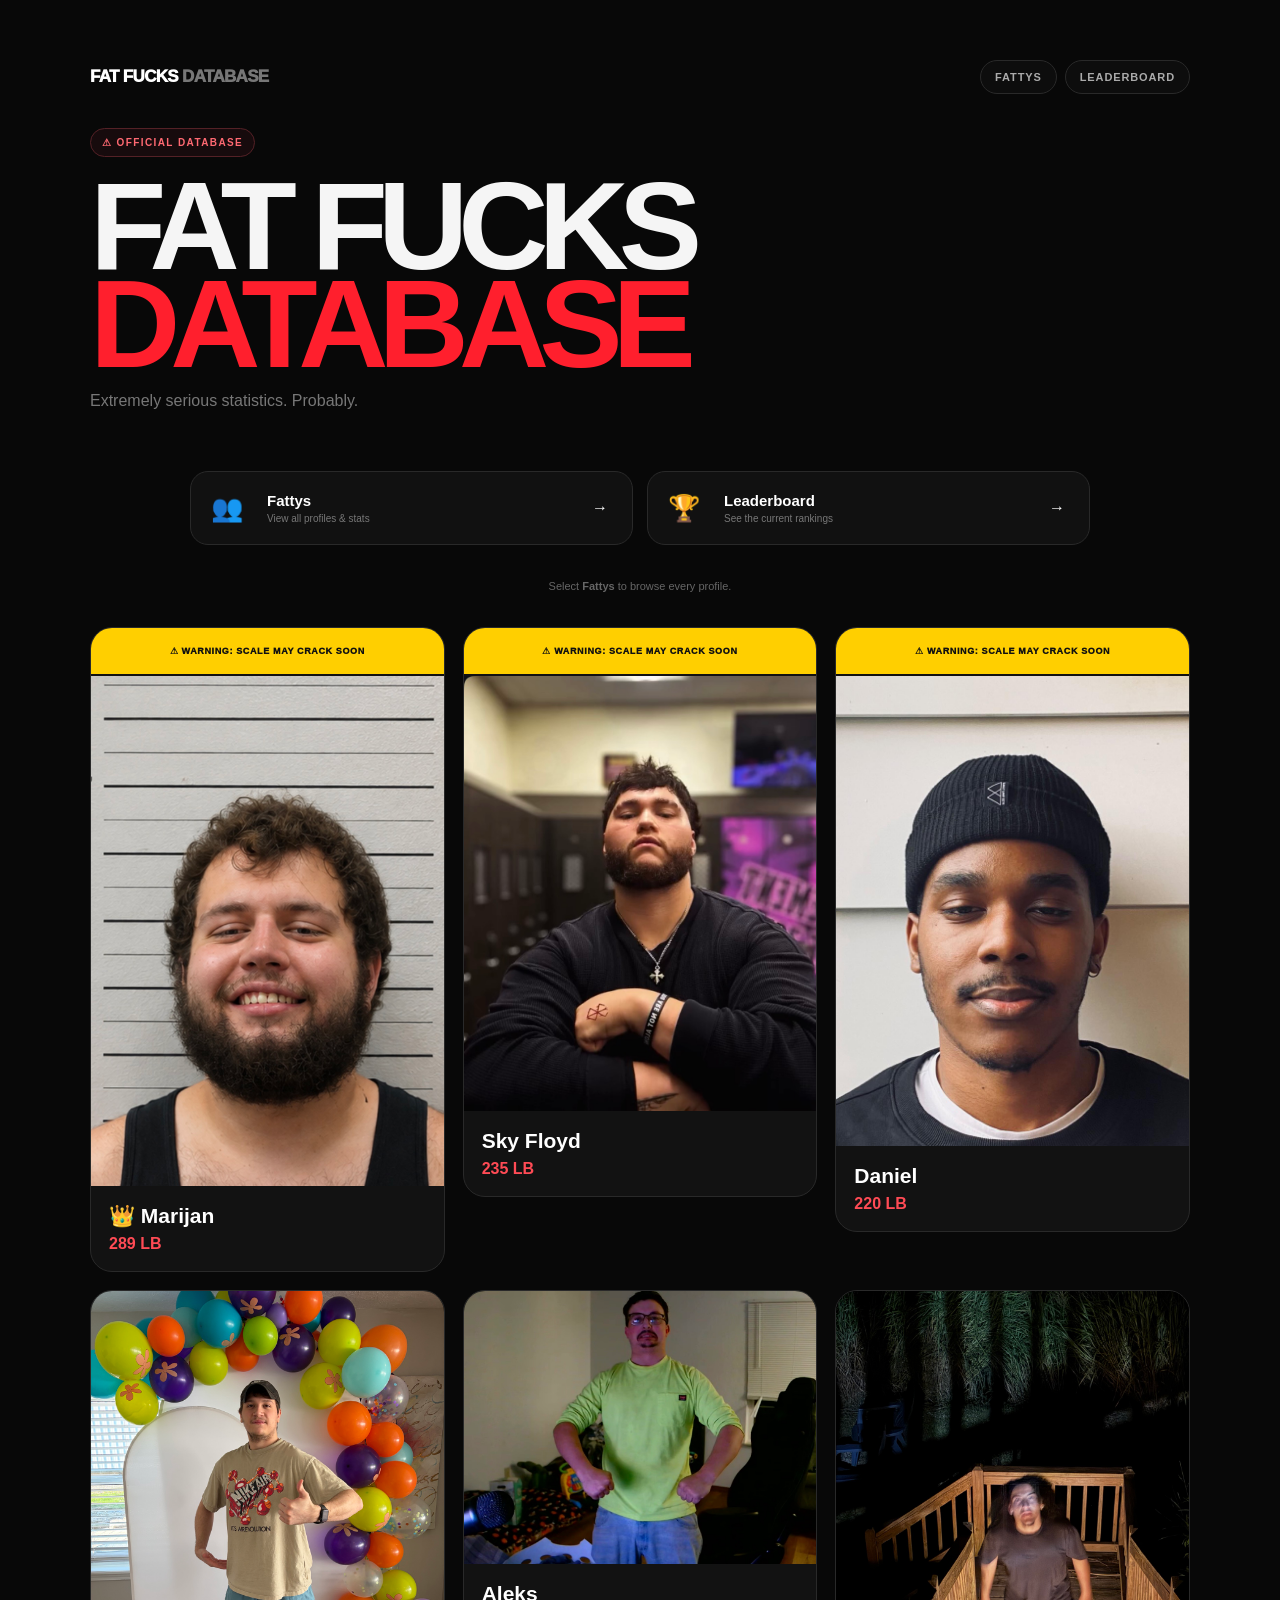
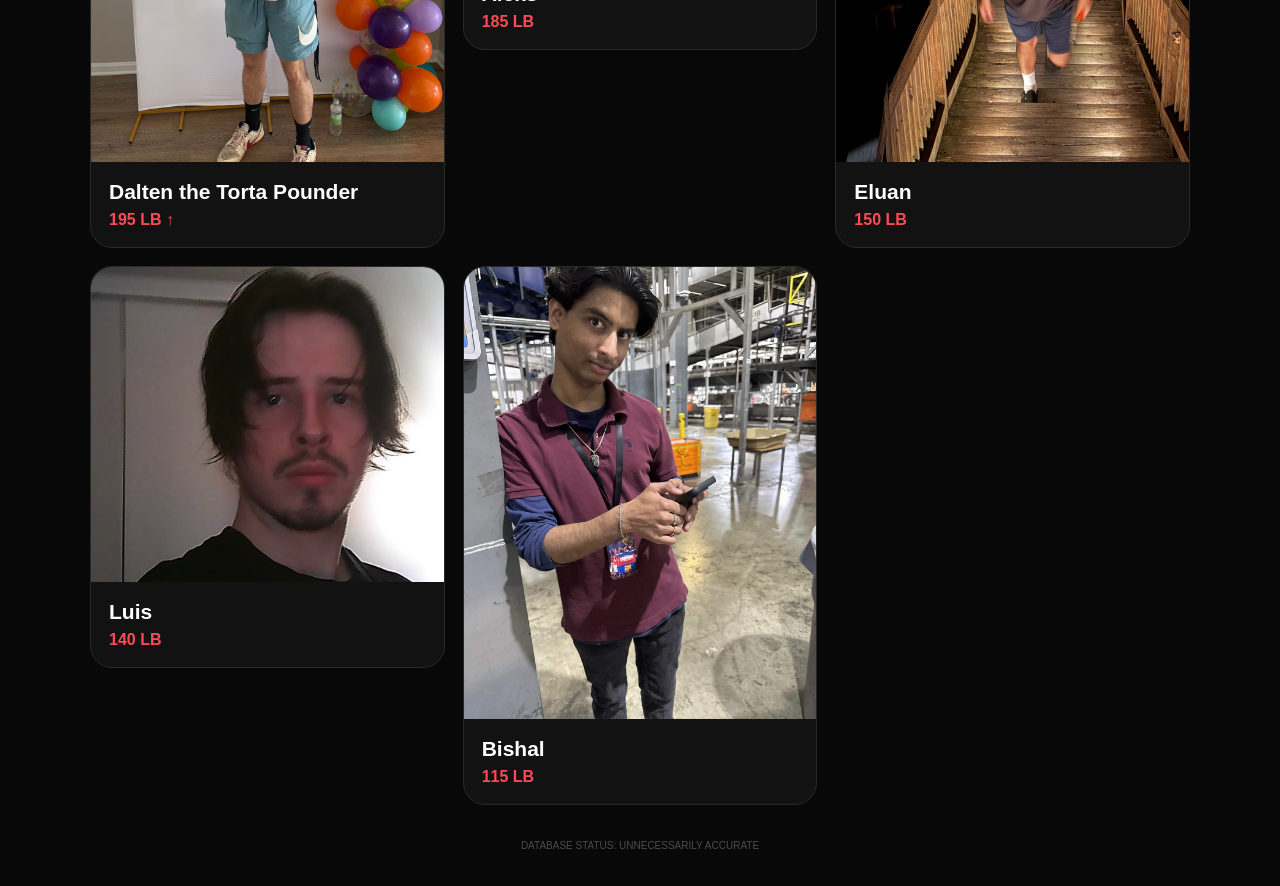
==== commit 47df17c1: "Add files via upload" ====
--- a/index.html
+++ b/index.html
@@ -18,6 +18,7 @@
 <div class="home-note">Select <b>Fattys</b> to browse every profile.</div>
 <section class="profiles home-profiles">
 <a class="person warning-card" href="marijan.html"><div class="warning">⚠ WARNING: SCALE MAY CRACK SOON</div><img src="marijan.jpeg" alt="Marijan"><div><b>👑 Marijan</b><span>289 LB</span></div></a>
+<a class="person warning-card" href="sky.html"><div class="warning">⚠ WARNING: SCALE MAY CRACK SOON</div><img src="sky.jpeg" alt="Sky Floyd"><div><b>Sky Floyd</b><span>235 LB</span></div></a>
 <a class="person warning-card" href="daniel.html"><div class="warning">⚠ WARNING: SCALE MAY CRACK SOON</div><img src="daniel.jpeg" alt="Daniel"><div><b>Daniel</b><span>220 LB</span></div></a>
 <a class="person" href="dalten.html"><img src="dalten.jpeg" alt="Dalten"><div><b>Dalten the Torta Pounder</b><span>195 LB ↑</span></div></a>
 <a class="person" href="aleks.html"><img src="aleks.jpeg" alt="Aleks"><div><b>Aleks</b><span>185 LB</span></div></a>
--- a/style.css
+++ b/style.css
@@ -175,3 +175,6 @@
 .home-profiles .person,.directory .person{height:auto!important;display:block!important}
 @media(max-width:750px){.home-profiles,.directory{grid-template-columns:repeat(2,minmax(0,1fr))!important;gap:10px!important}.home-profiles .person img,.directory .person img{height:auto!important;max-height:none!important;object-fit:contain!important}.home-profiles .person div,.directory .person div{padding:10px!important}.home-profiles .person b,.directory .person b{font-size:12px!important}.home-profiles .person span,.directory .person span{font-size:10px!important}}
 @media(max-width:430px){.home-profiles,.directory{grid-template-columns:1fr 1fr!important}}
+
+.theme-song audio{width:100%;margin-top:12px;}
+.theme-song strong{display:block;}
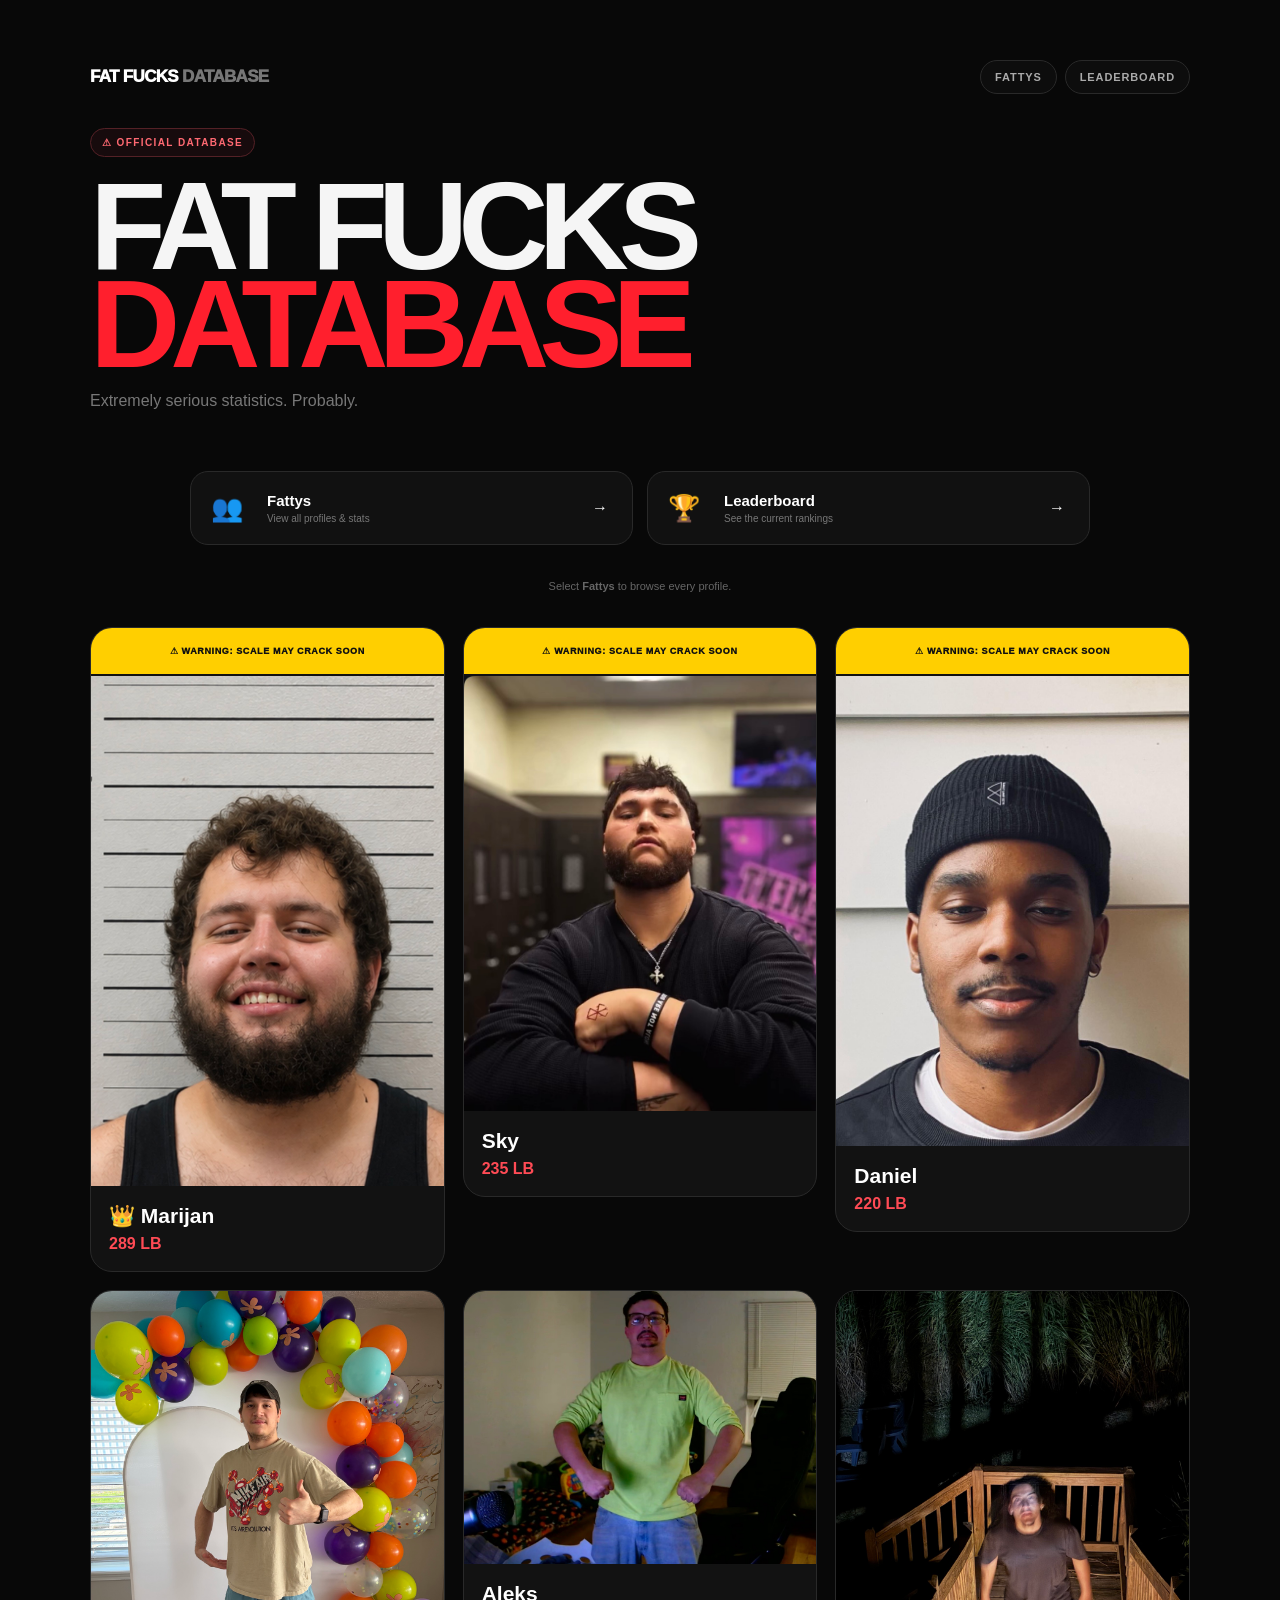
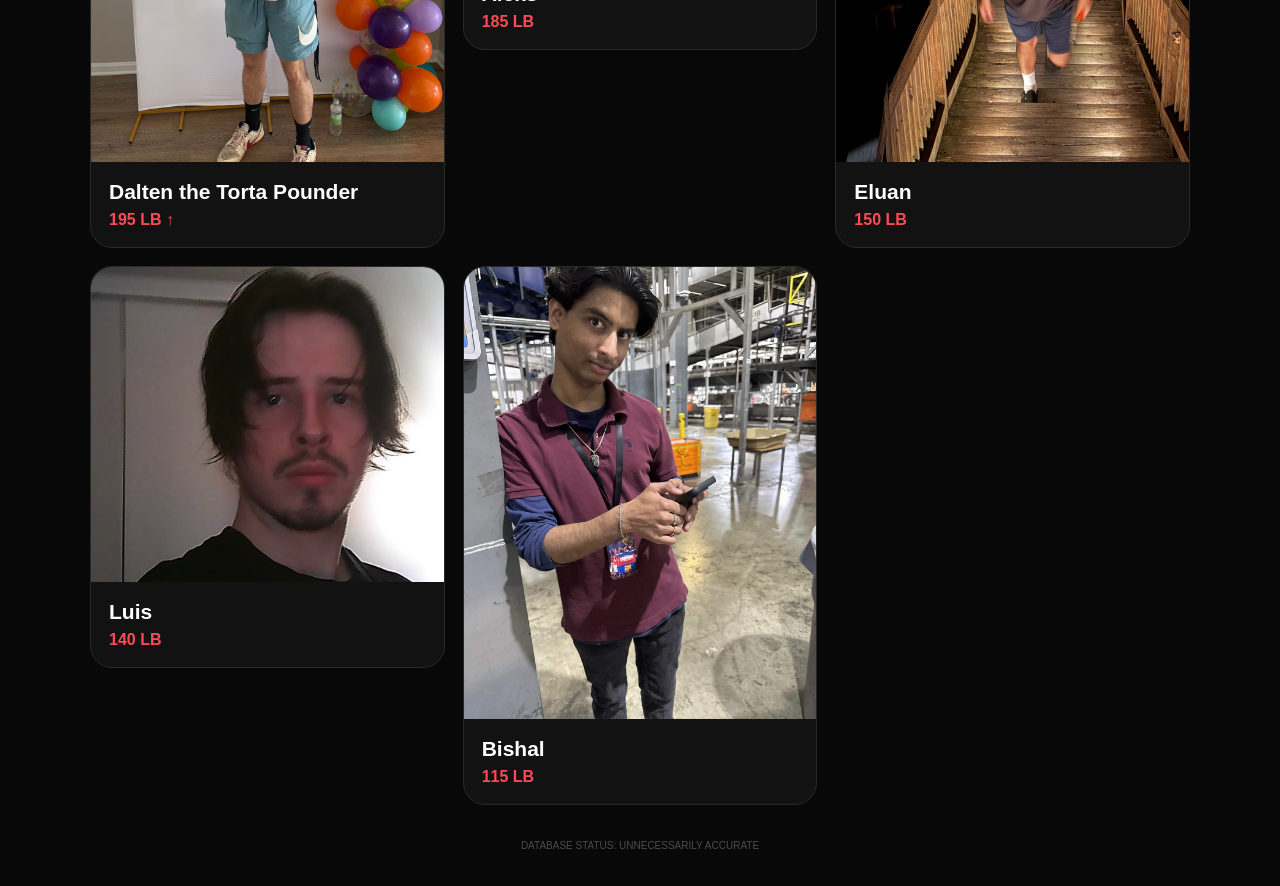
==== commit 777081bc: "Add files via upload" ====
--- a/index.html
+++ b/index.html
@@ -18,7 +18,7 @@
 <div class="home-note">Select <b>Fattys</b> to browse every profile.</div>
 <section class="profiles home-profiles">
 <a class="person warning-card" href="marijan.html"><div class="warning">⚠ WARNING: SCALE MAY CRACK SOON</div><img src="marijan.jpeg" alt="Marijan"><div><b>👑 Marijan</b><span>289 LB</span></div></a>
-<a class="person warning-card" href="sky.html"><div class="warning">⚠ WARNING: SCALE MAY CRACK SOON</div><img src="sky.jpeg" alt="Sky Floyd"><div><b>Sky Floyd</b><span>235 LB</span></div></a>
+<a class="person warning-card" href="sky.html"><div class="warning">⚠ WARNING: SCALE MAY CRACK SOON</div><img src="sky.jpeg" alt="Sky"><div><b>Sky</b><span>235 LB</span></div></a>
 <a class="person warning-card" href="daniel.html"><div class="warning">⚠ WARNING: SCALE MAY CRACK SOON</div><img src="daniel.jpeg" alt="Daniel"><div><b>Daniel</b><span>220 LB</span></div></a>
 <a class="person" href="dalten.html"><img src="dalten.jpeg" alt="Dalten"><div><b>Dalten the Torta Pounder</b><span>195 LB ↑</span></div></a>
 <a class="person" href="aleks.html"><img src="aleks.jpeg" alt="Aleks"><div><b>Aleks</b><span>185 LB</span></div></a>
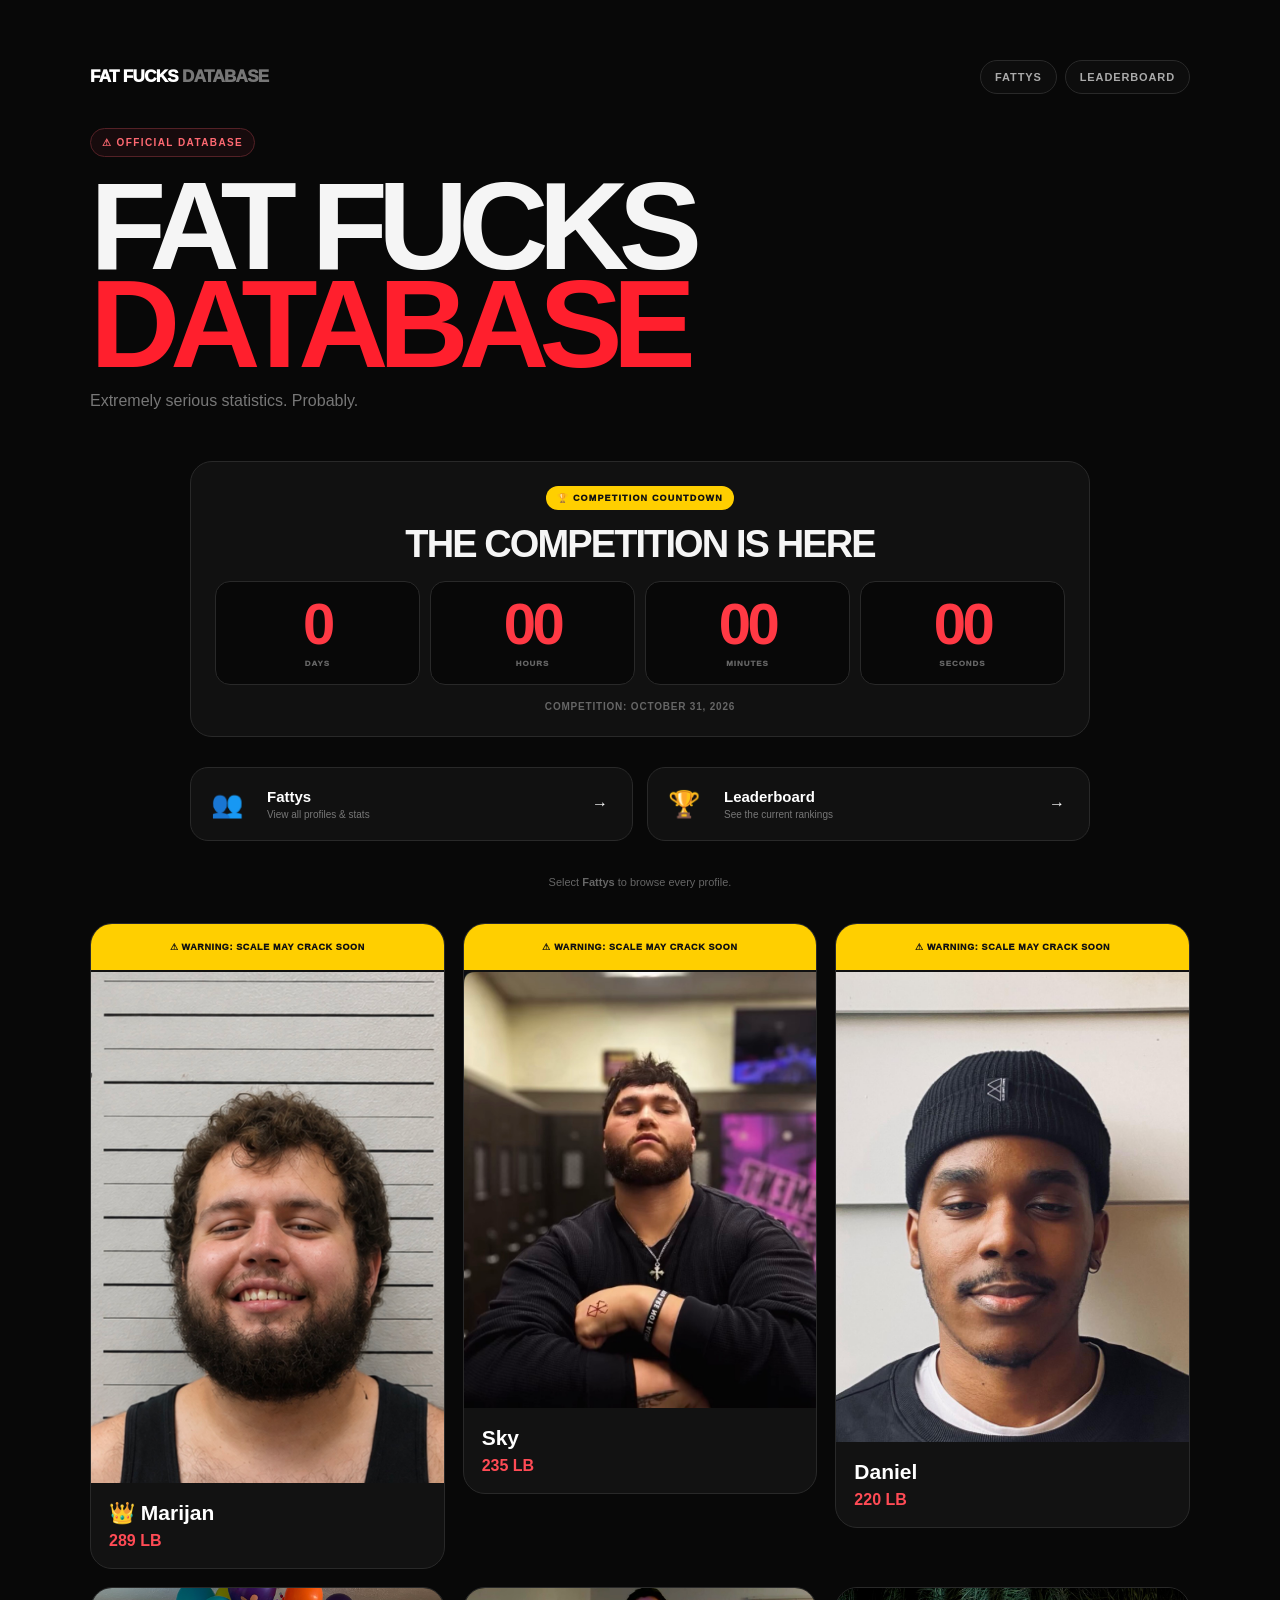
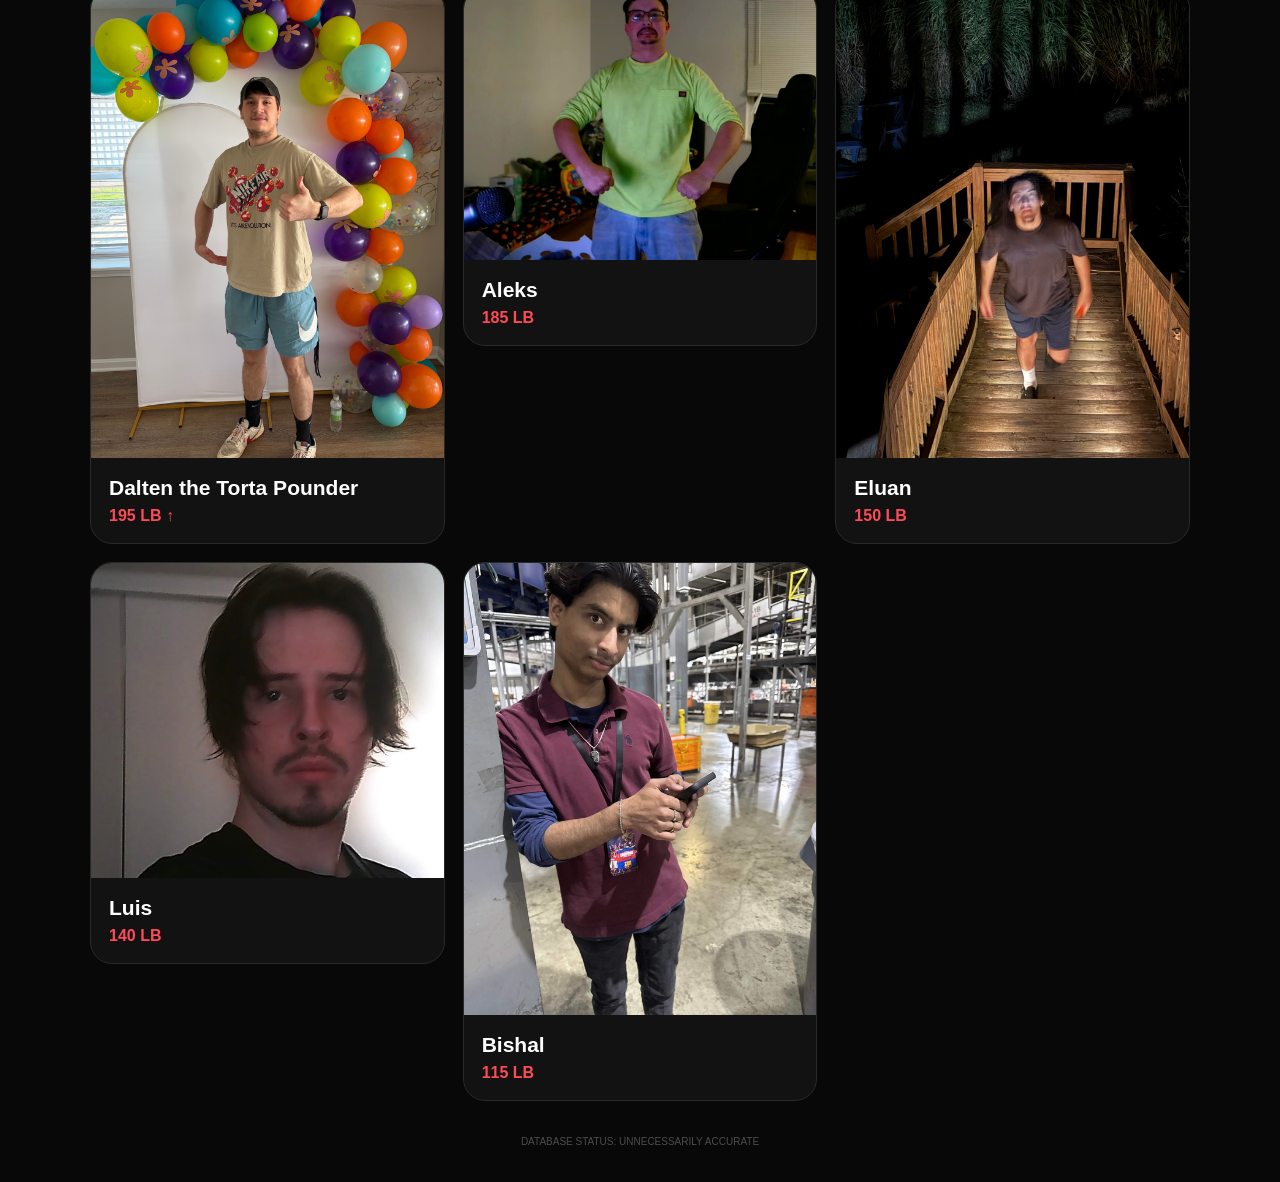
==== commit 8ad80c2a: "Add files via upload" ====
--- a/index.html
+++ b/index.html
@@ -11,6 +11,18 @@
 <div class="tag">⚠ OFFICIAL DATABASE</div><h1>FAT FUCKS<br><em>DATABASE</em></h1><p>Extremely serious statistics. Probably.</p>
 </header>
 <main>
+<section class="competition-countdown" aria-labelledby="competition-title">
+  <div class="countdown-label">🏆 COMPETITION COUNTDOWN</div>
+  <h2 id="competition-title">32 DAYS UNTIL THE COMPETITION</h2>
+  <div class="countdown-grid" aria-live="polite">
+    <div class="countdown-unit"><strong id="cd-days">32</strong><span>DAYS</span></div>
+    <div class="countdown-unit"><strong id="cd-hours">00</strong><span>HOURS</span></div>
+    <div class="countdown-unit"><strong id="cd-minutes">00</strong><span>MINUTES</span></div>
+    <div class="countdown-unit"><strong id="cd-seconds">00</strong><span>SECONDS</span></div>
+  </div>
+  <p class="countdown-date">Competition: October 31, 2026</p>
+</section>
+
 <section class="home-feature">
 <a href="people.html" class="feature-link"><span class="feature-icon">👥</span><span><b>Fattys</b><small>View all profiles &amp; stats</small></span><span>→</span></a>
 <a href="leaderboard.html" class="feature-link"><span class="feature-icon">🏆</span><span><b>Leaderboard</b><small>See the current rankings</small></span><span>→</span></a>
@@ -26,4 +38,31 @@
 <a class="person" href="luis.html"><img src="luis.jpeg" alt="Luis"><div><b>Luis</b><span>140 LB</span></div></a>
 <a class="person" href="bishal.html"><img src="bishal.jpeg" alt="Bishal"><div><b>Bishal</b><span>115 LB</span></div></a>
 </section></main><footer>Database status: unnecessarily accurate</footer>
+<script>
+(function(){
+  const target = new Date('2026-10-31T23:59:59');
+  const days = document.getElementById('cd-days');
+  const hours = document.getElementById('cd-hours');
+  const minutes = document.getElementById('cd-minutes');
+  const seconds = document.getElementById('cd-seconds');
+  const title = document.getElementById('competition-title');
+  if (!days || !hours || !minutes || !seconds || !title) return;
+
+  function update(){
+    const remaining = Math.max(0, target.getTime() - Date.now());
+    const totalSeconds = Math.floor(remaining / 1000);
+    const d = Math.floor(totalSeconds / 86400);
+    const h = Math.floor((totalSeconds % 86400) / 3600);
+    const m = Math.floor((totalSeconds % 3600) / 60);
+    const sec = totalSeconds % 60;
+    days.textContent = String(d);
+    hours.textContent = String(h).padStart(2,'0');
+    minutes.textContent = String(m).padStart(2,'0');
+    seconds.textContent = String(sec).padStart(2,'0');
+    title.textContent = remaining > 0 ? d + (d === 1 ? ' DAY' : ' DAYS') + ' UNTIL THE COMPETITION' : 'THE COMPETITION IS HERE';
+  }
+  update();
+  setInterval(update, 1000);
+})();
+</script>
 </body></html>
--- a/style.css
+++ b/style.css
@@ -178,3 +178,15 @@
 
 .theme-song audio{width:100%;margin-top:12px;}
 .theme-song strong{display:block;}
+
+
+/* Competition countdown */
+.competition-countdown{max-width:900px;margin:0 auto 30px;padding:24px;background:#111;border:1px solid #292929;border-radius:22px;text-align:center}
+.countdown-label{display:inline-block;color:#111;background:#ffcf00;padding:7px 11px;border-radius:999px;font-size:9px;font-weight:950;letter-spacing:.13em}
+.competition-countdown h2{margin:15px 0 18px;font-size:clamp(22px,4vw,38px);letter-spacing:-.05em;line-height:1}
+.countdown-grid{display:grid;grid-template-columns:repeat(4,1fr);gap:10px}
+.countdown-unit{background:#080808;border:1px solid #292929;border-radius:15px;padding:16px 8px}
+.countdown-unit strong{display:block;color:#ff3944;font-size:clamp(30px,6vw,58px);line-height:.9;letter-spacing:-.06em;font-variant-numeric:tabular-nums}
+.countdown-unit span{display:block;color:#666;font-size:8px;font-weight:950;letter-spacing:.12em;margin-top:9px}
+.countdown-date{margin:16px 0 0;color:#666;font-size:10px;font-weight:800;letter-spacing:.08em;text-transform:uppercase}
+@media(max-width:500px){.competition-countdown{padding:18px 12px}.countdown-grid{gap:6px}.countdown-unit{padding:13px 5px}.countdown-unit strong{font-size:30px}.countdown-unit span{font-size:7px}}
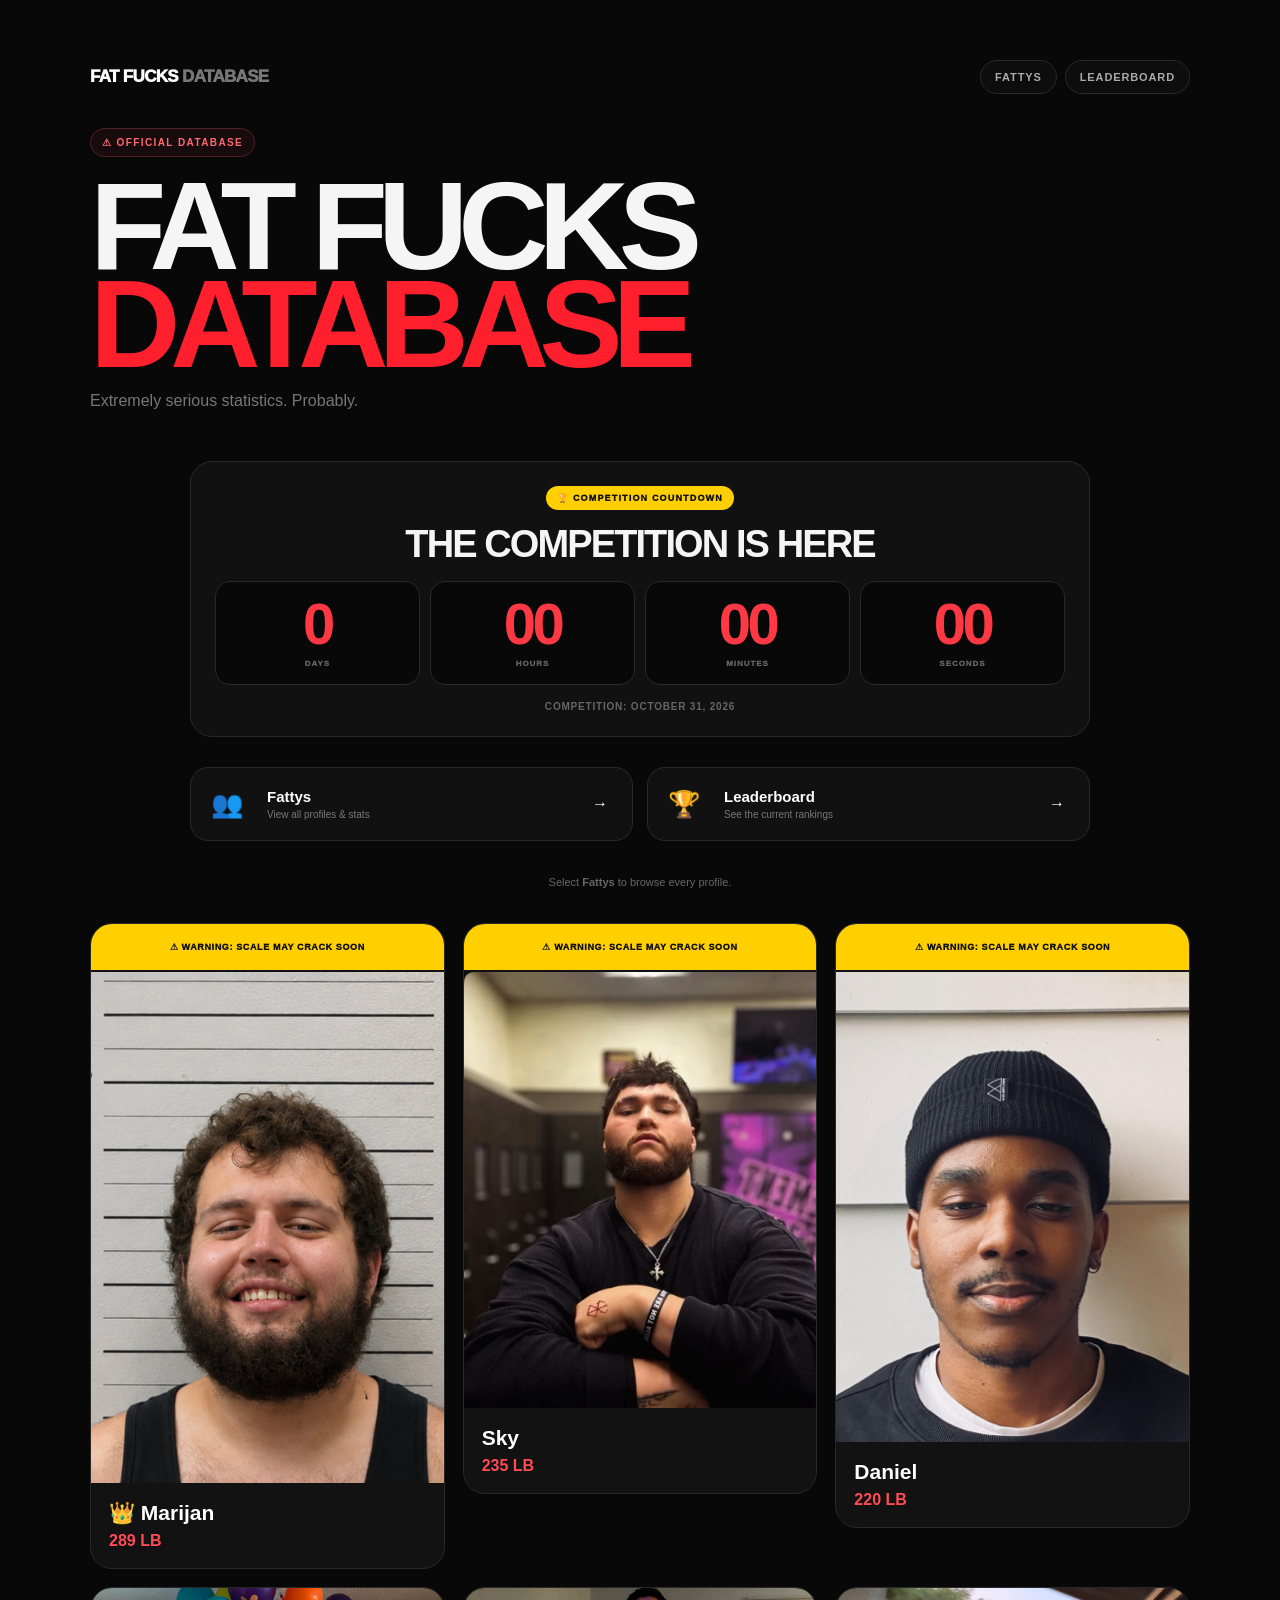
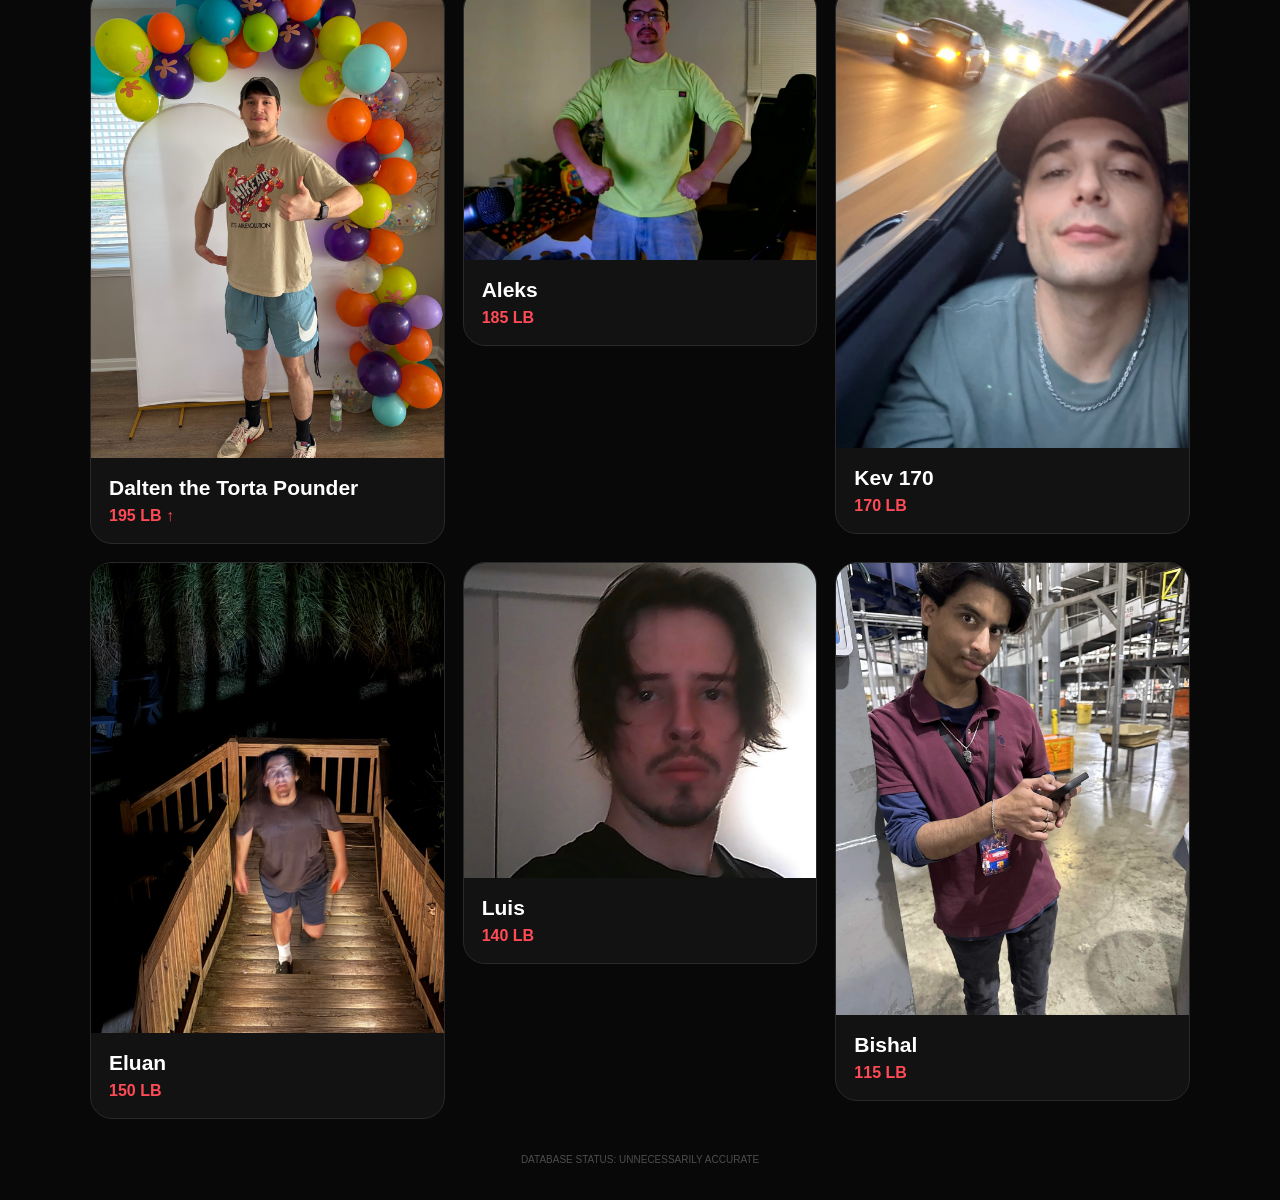
==== commit bd61a146: "Add files via upload" ====
--- a/index.html
+++ b/index.html
@@ -34,6 +34,7 @@
 <a class="person warning-card" href="daniel.html"><div class="warning">⚠ WARNING: SCALE MAY CRACK SOON</div><img src="daniel.jpeg" alt="Daniel"><div><b>Daniel</b><span>220 LB</span></div></a>
 <a class="person" href="dalten.html"><img src="dalten.jpeg" alt="Dalten"><div><b>Dalten the Torta Pounder</b><span>195 LB ↑</span></div></a>
 <a class="person" href="aleks.html"><img src="aleks.jpeg" alt="Aleks"><div><b>Aleks</b><span>185 LB</span></div></a>
+<a class="person" href="kev.html"><img src="kev.jpeg" alt="Kev 170"><div><b>Kev 170</b><span>170 LB</span></div></a>
 <a class="person" href="eluan.html"><img src="eluan.jpeg" alt="Eluan"><div><b>Eluan</b><span>150 LB</span></div></a>
 <a class="person" href="luis.html"><img src="luis.jpeg" alt="Luis"><div><b>Luis</b><span>140 LB</span></div></a>
 <a class="person" href="bishal.html"><img src="bishal.jpeg" alt="Bishal"><div><b>Bishal</b><span>115 LB</span></div></a>
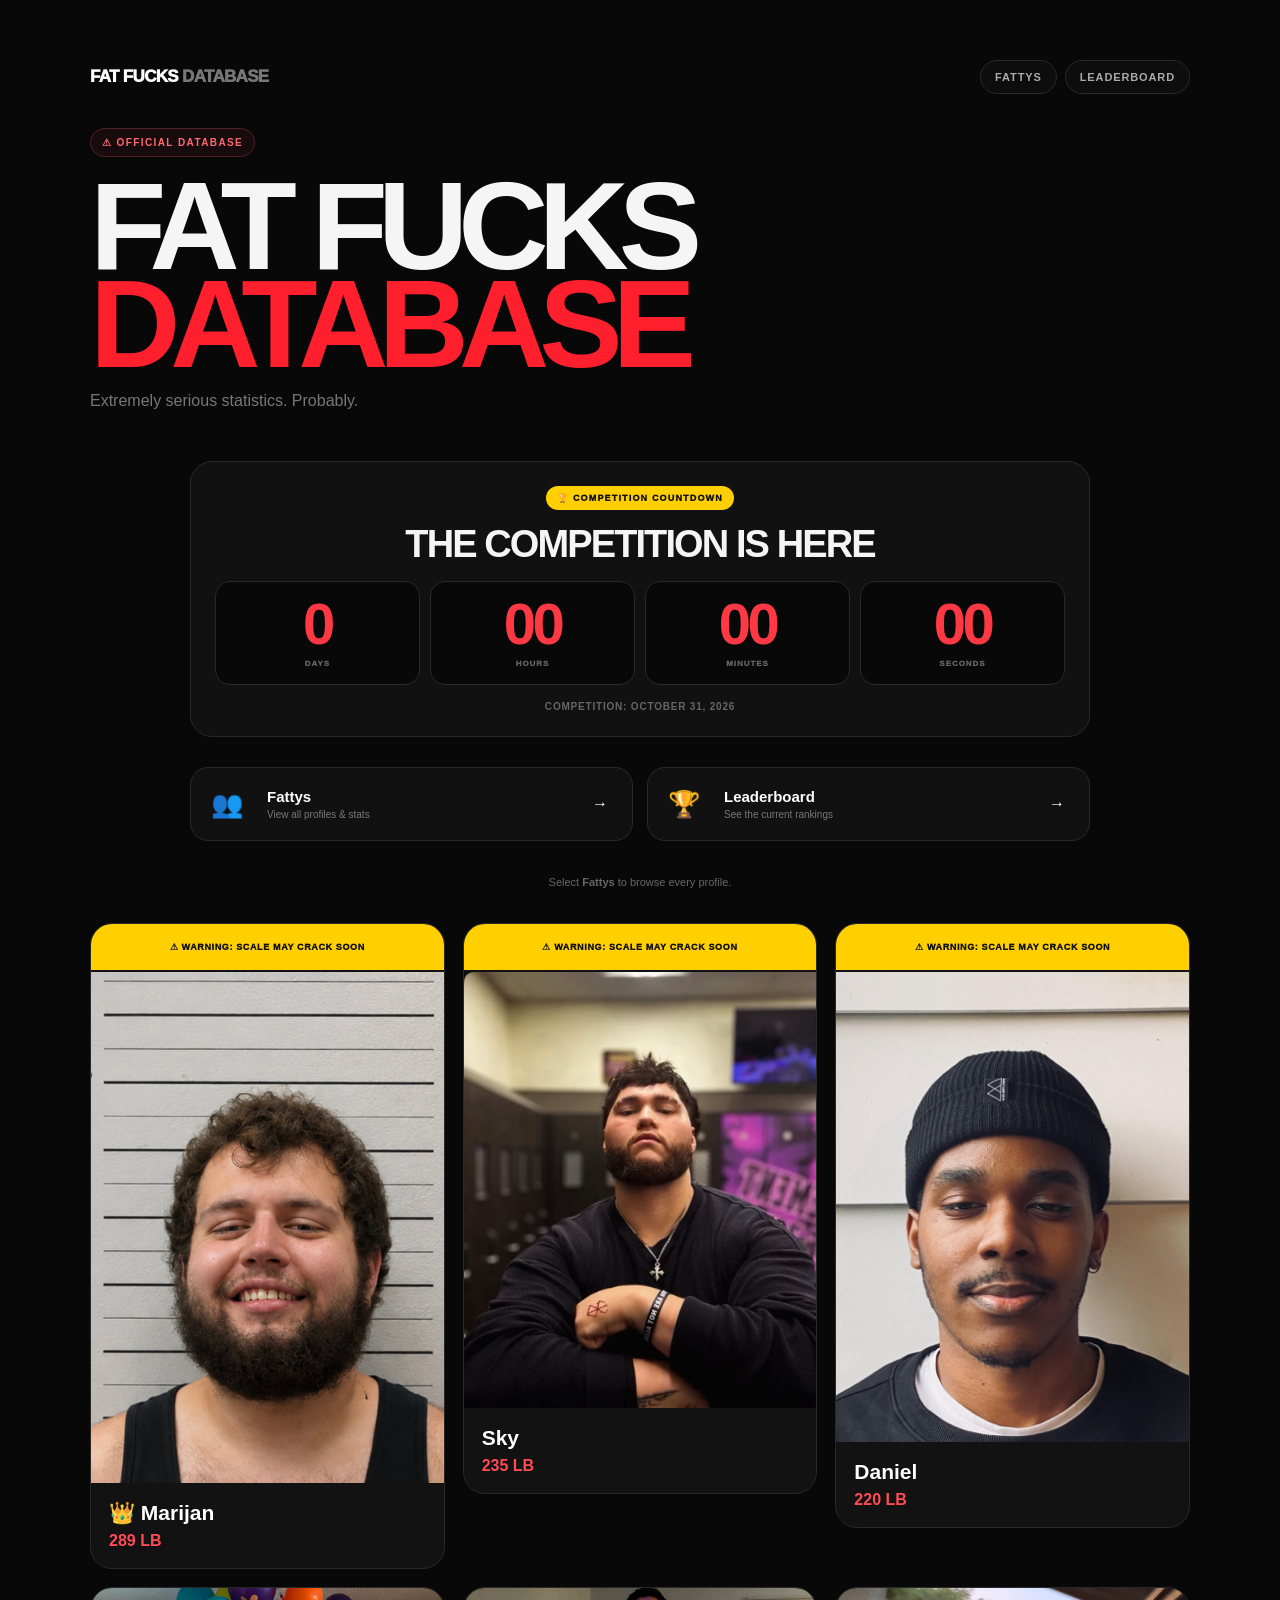
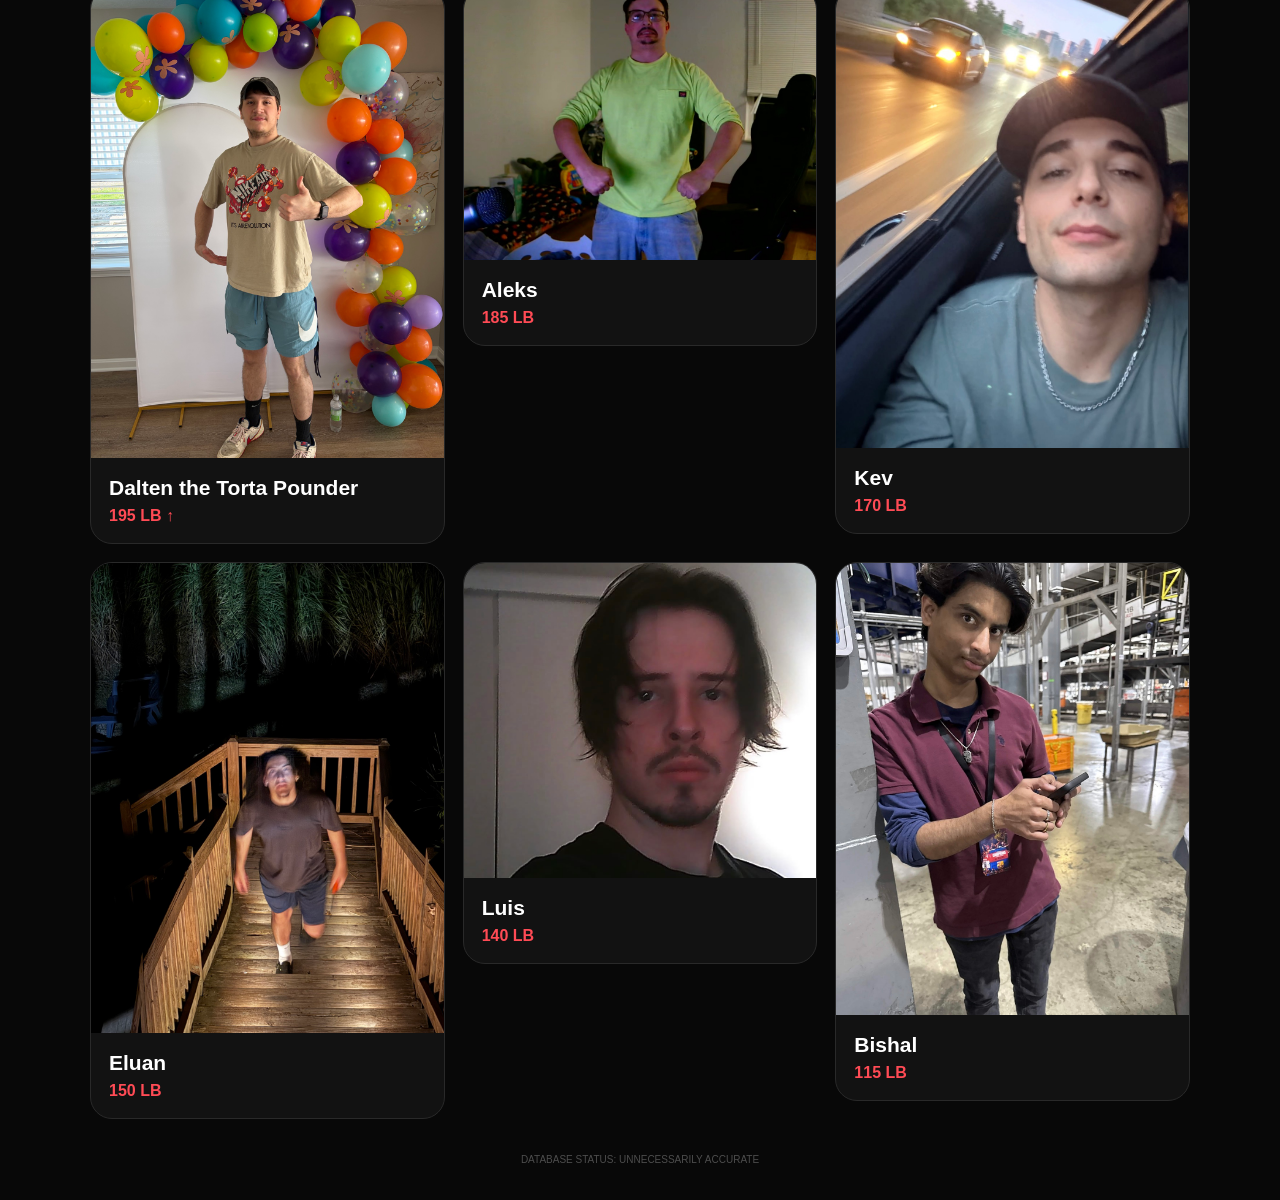
==== commit fe6f871a: "Add files via upload" ====
--- a/index.html
+++ b/index.html
@@ -34,7 +34,7 @@
 <a class="person warning-card" href="daniel.html"><div class="warning">⚠ WARNING: SCALE MAY CRACK SOON</div><img src="daniel.jpeg" alt="Daniel"><div><b>Daniel</b><span>220 LB</span></div></a>
 <a class="person" href="dalten.html"><img src="dalten.jpeg" alt="Dalten"><div><b>Dalten the Torta Pounder</b><span>195 LB ↑</span></div></a>
 <a class="person" href="aleks.html"><img src="aleks.jpeg" alt="Aleks"><div><b>Aleks</b><span>185 LB</span></div></a>
-<a class="person" href="kev.html"><img src="kev.jpeg" alt="Kev 170"><div><b>Kev 170</b><span>170 LB</span></div></a>
+<a class="person" href="kev.html"><img src="kev.jpeg" alt="Kev"><div><b>Kev</b><span>170 LB</span></div></a>
 <a class="person" href="eluan.html"><img src="eluan.jpeg" alt="Eluan"><div><b>Eluan</b><span>150 LB</span></div></a>
 <a class="person" href="luis.html"><img src="luis.jpeg" alt="Luis"><div><b>Luis</b><span>140 LB</span></div></a>
 <a class="person" href="bishal.html"><img src="bishal.jpeg" alt="Bishal"><div><b>Bishal</b><span>115 LB</span></div></a>
--- a/style.css
+++ b/style.css
@@ -190,3 +190,25 @@
 .countdown-unit span{display:block;color:#666;font-size:8px;font-weight:950;letter-spacing:.12em;margin-top:9px}
 .countdown-date{margin:16px 0 0;color:#666;font-size:10px;font-weight:800;letter-spacing:.08em;text-transform:uppercase}
 @media(max-width:500px){.competition-countdown{padding:18px 12px}.countdown-grid{gap:6px}.countdown-unit{padding:13px 5px}.countdown-unit strong{font-size:30px}.countdown-unit span{font-size:7px}}
+
+/* Leaderboard layout fix: keep every person, name, rank and weight inside the row. */
+.leader-row{grid-template-columns:58px 92px minmax(0,1fr) max-content;}
+.leader-name{min-width:0;overflow:hidden;}
+.leader-name b{overflow-wrap:anywhere;word-break:normal;}
+.leader-row>strong{justify-self:end;}
+
+@media(max-width:650px){
+  .leader-row{grid-template-columns:34px 82px minmax(0,1fr) max-content;gap:9px;padding:8px 10px 8px 6px;min-height:88px;}
+  .leader-name{min-width:0;}
+  .leader-name b{font-size:13px;line-height:1.15;overflow-wrap:anywhere;}
+  .leader-name small{font-size:8px;}
+  .leader-row>strong{font-size:12px;white-space:nowrap;}
+}
+
+@media(max-width:390px){
+  .leader-row{grid-template-columns:27px 68px minmax(0,1fr) max-content;gap:7px;}
+  .leader-photo{width:68px;height:65px;}
+  .leader-name b{font-size:11px;}
+  .leader-row>strong{font-size:10px;}
+  .place{font-size:15px;}
+}
